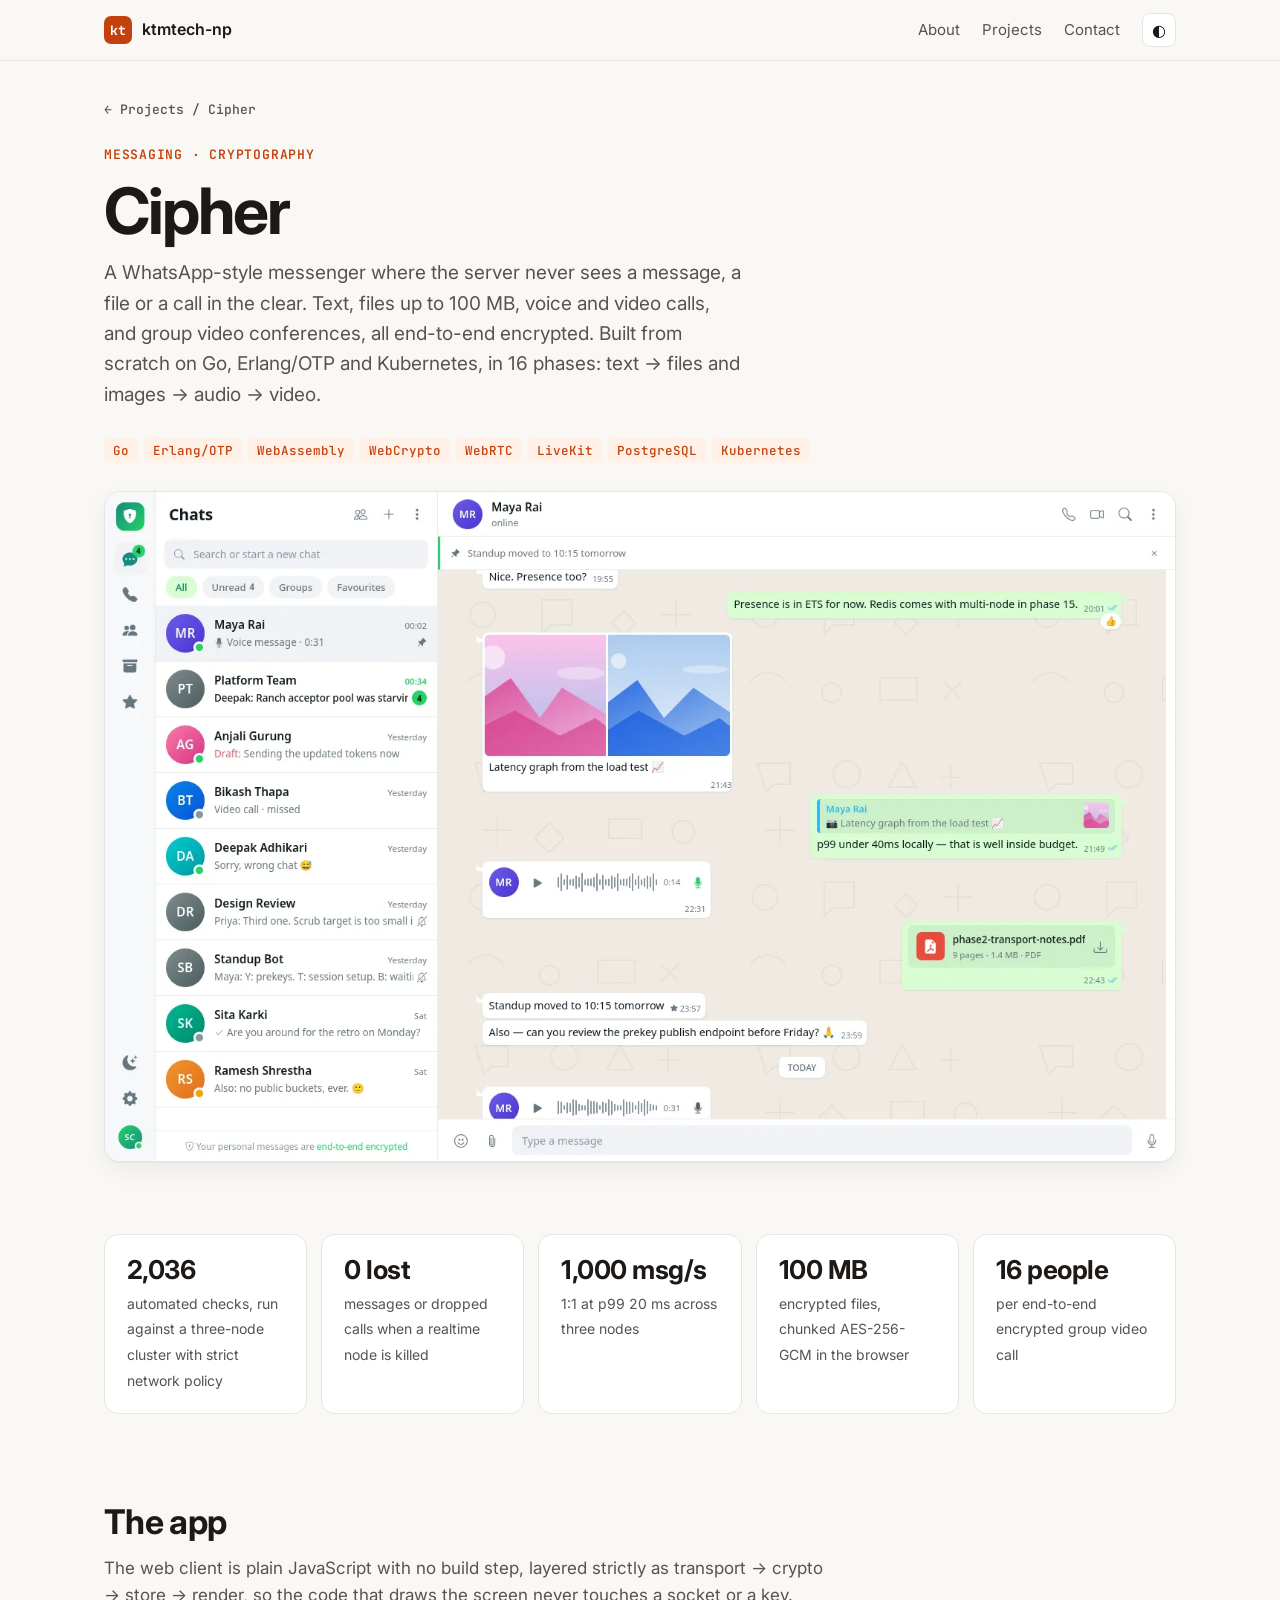
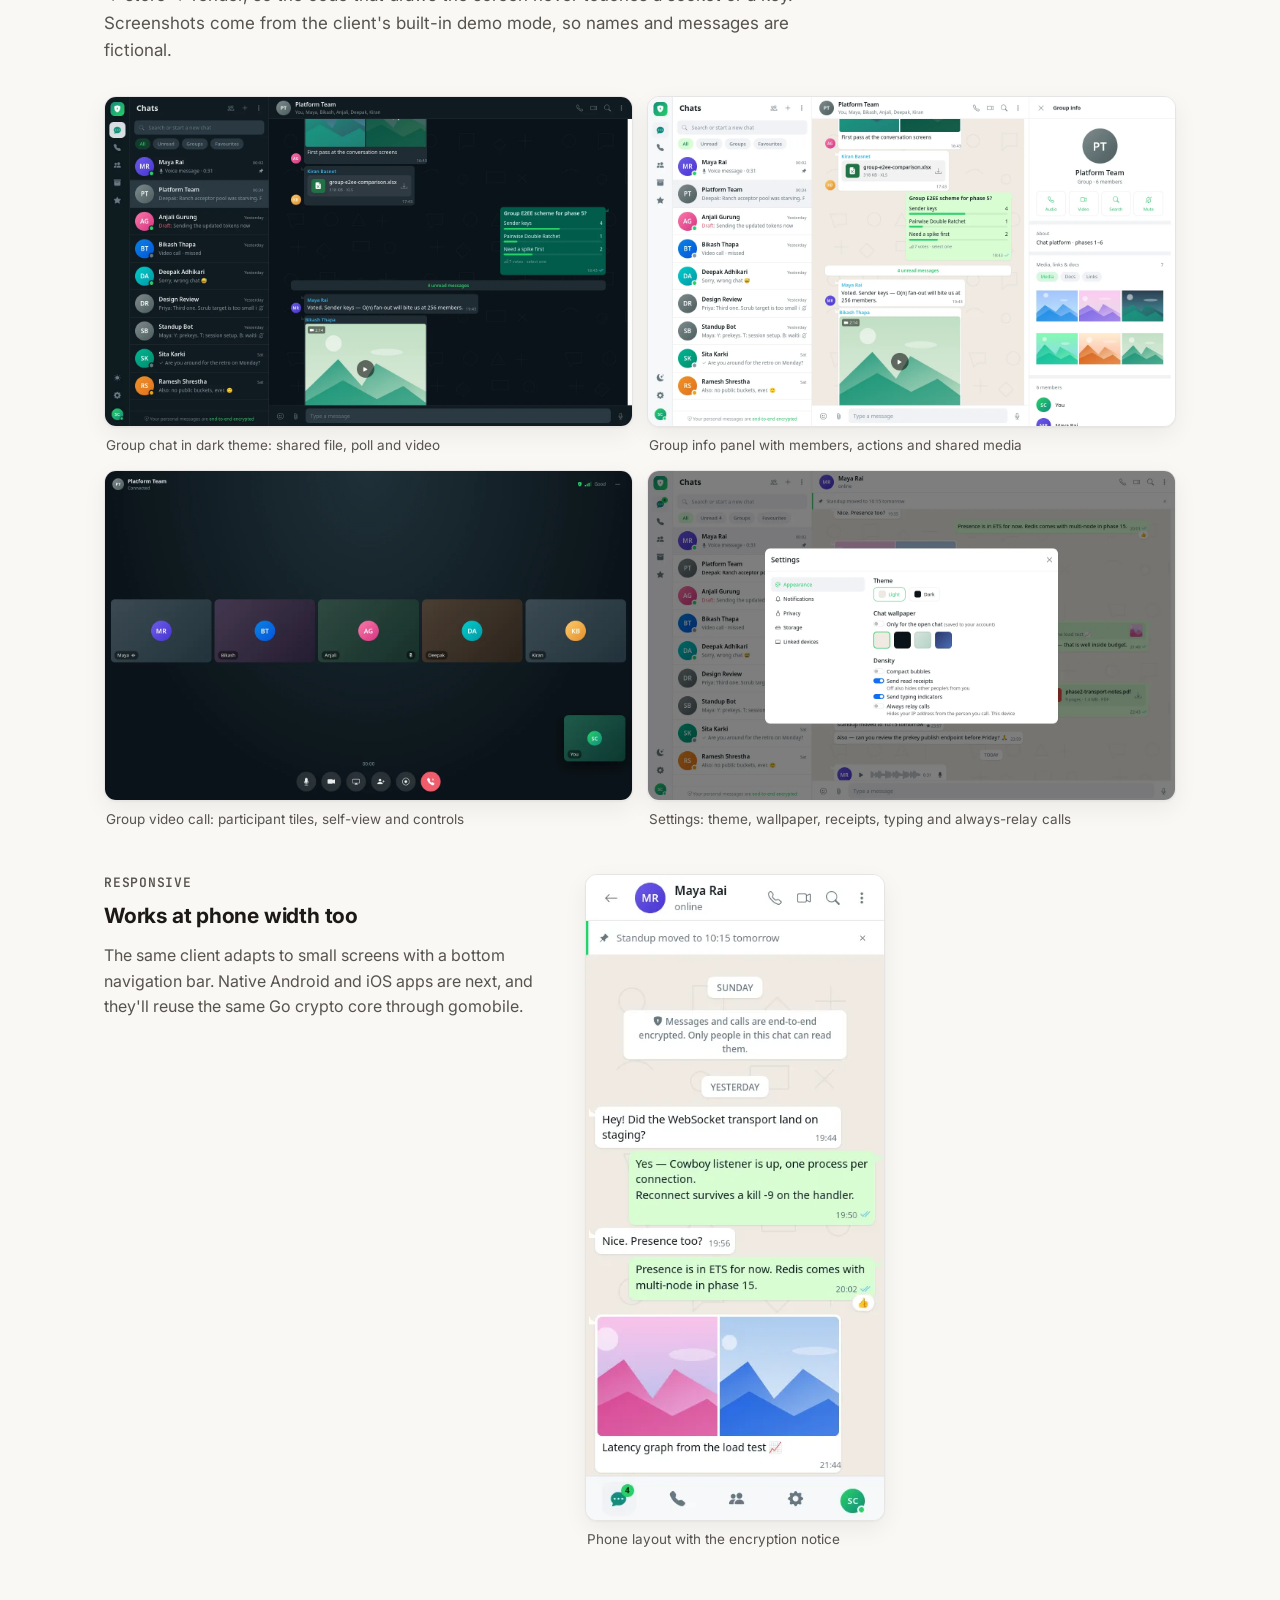
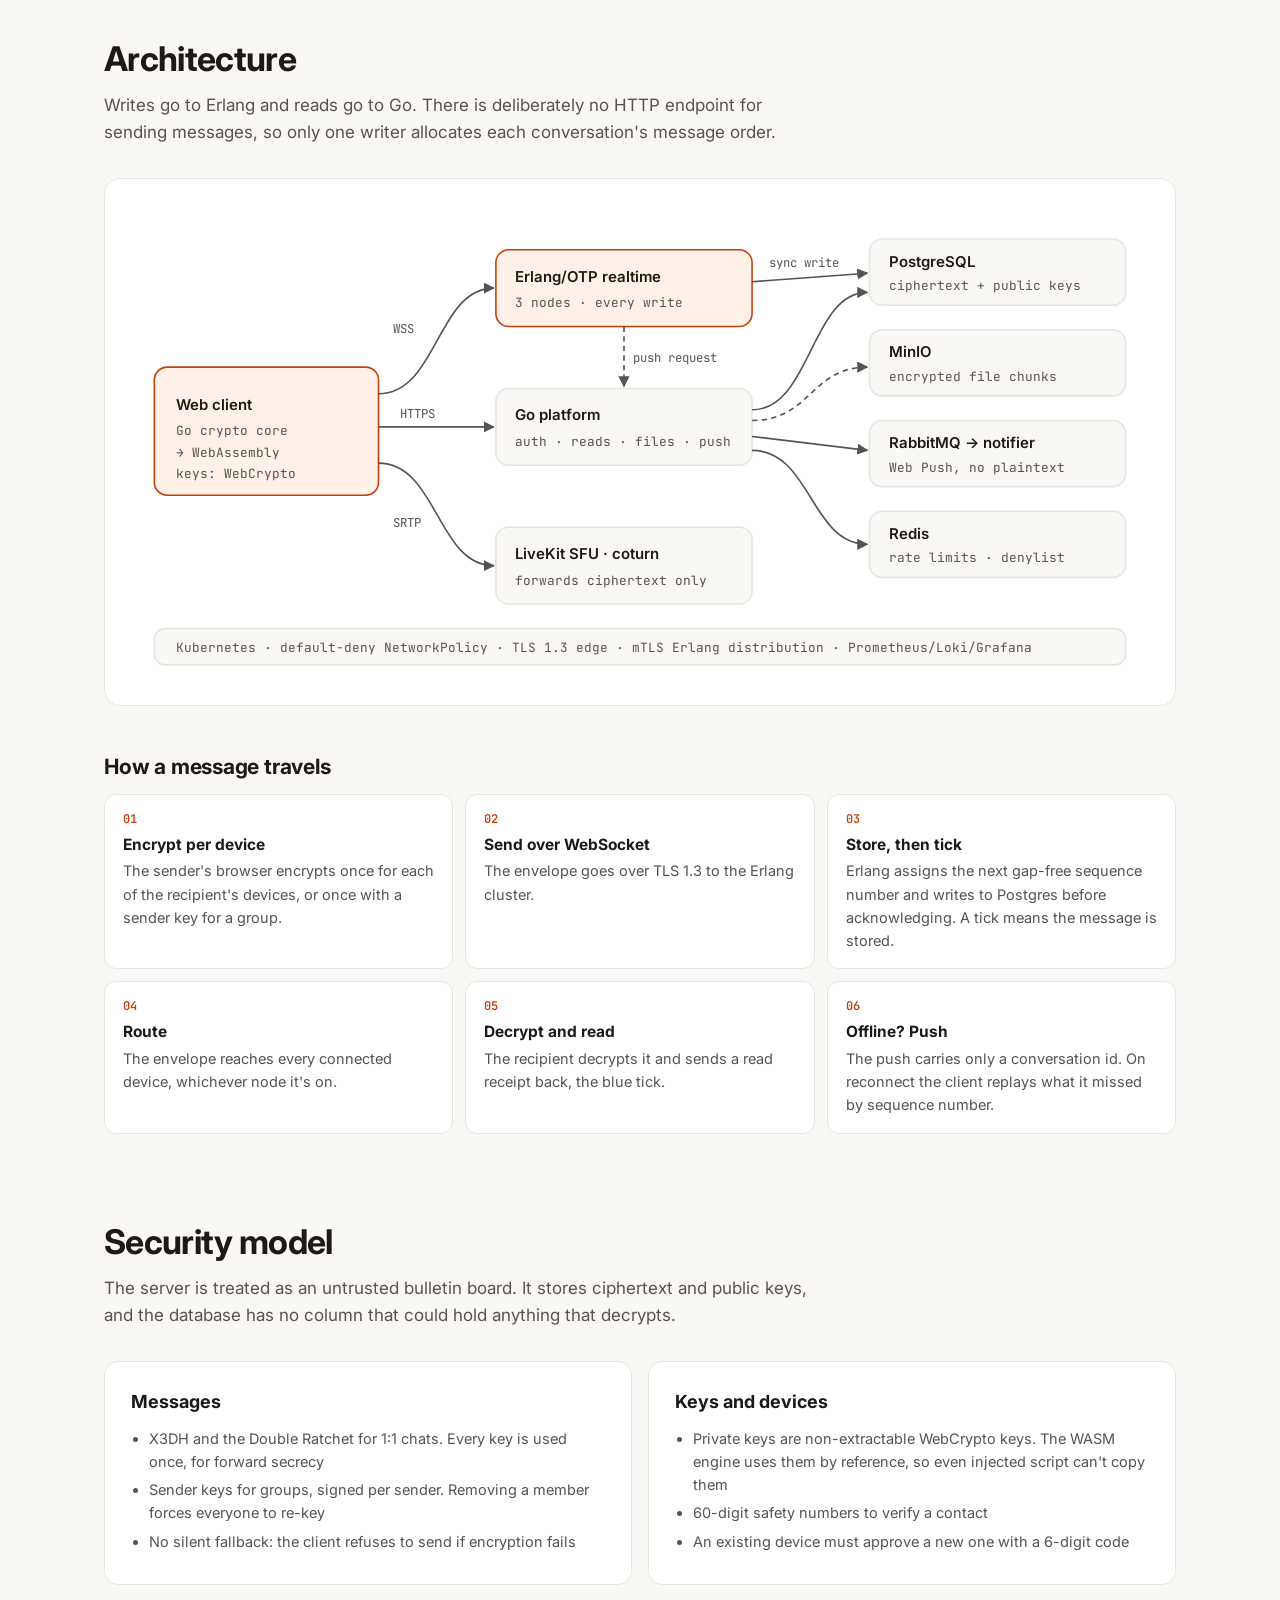
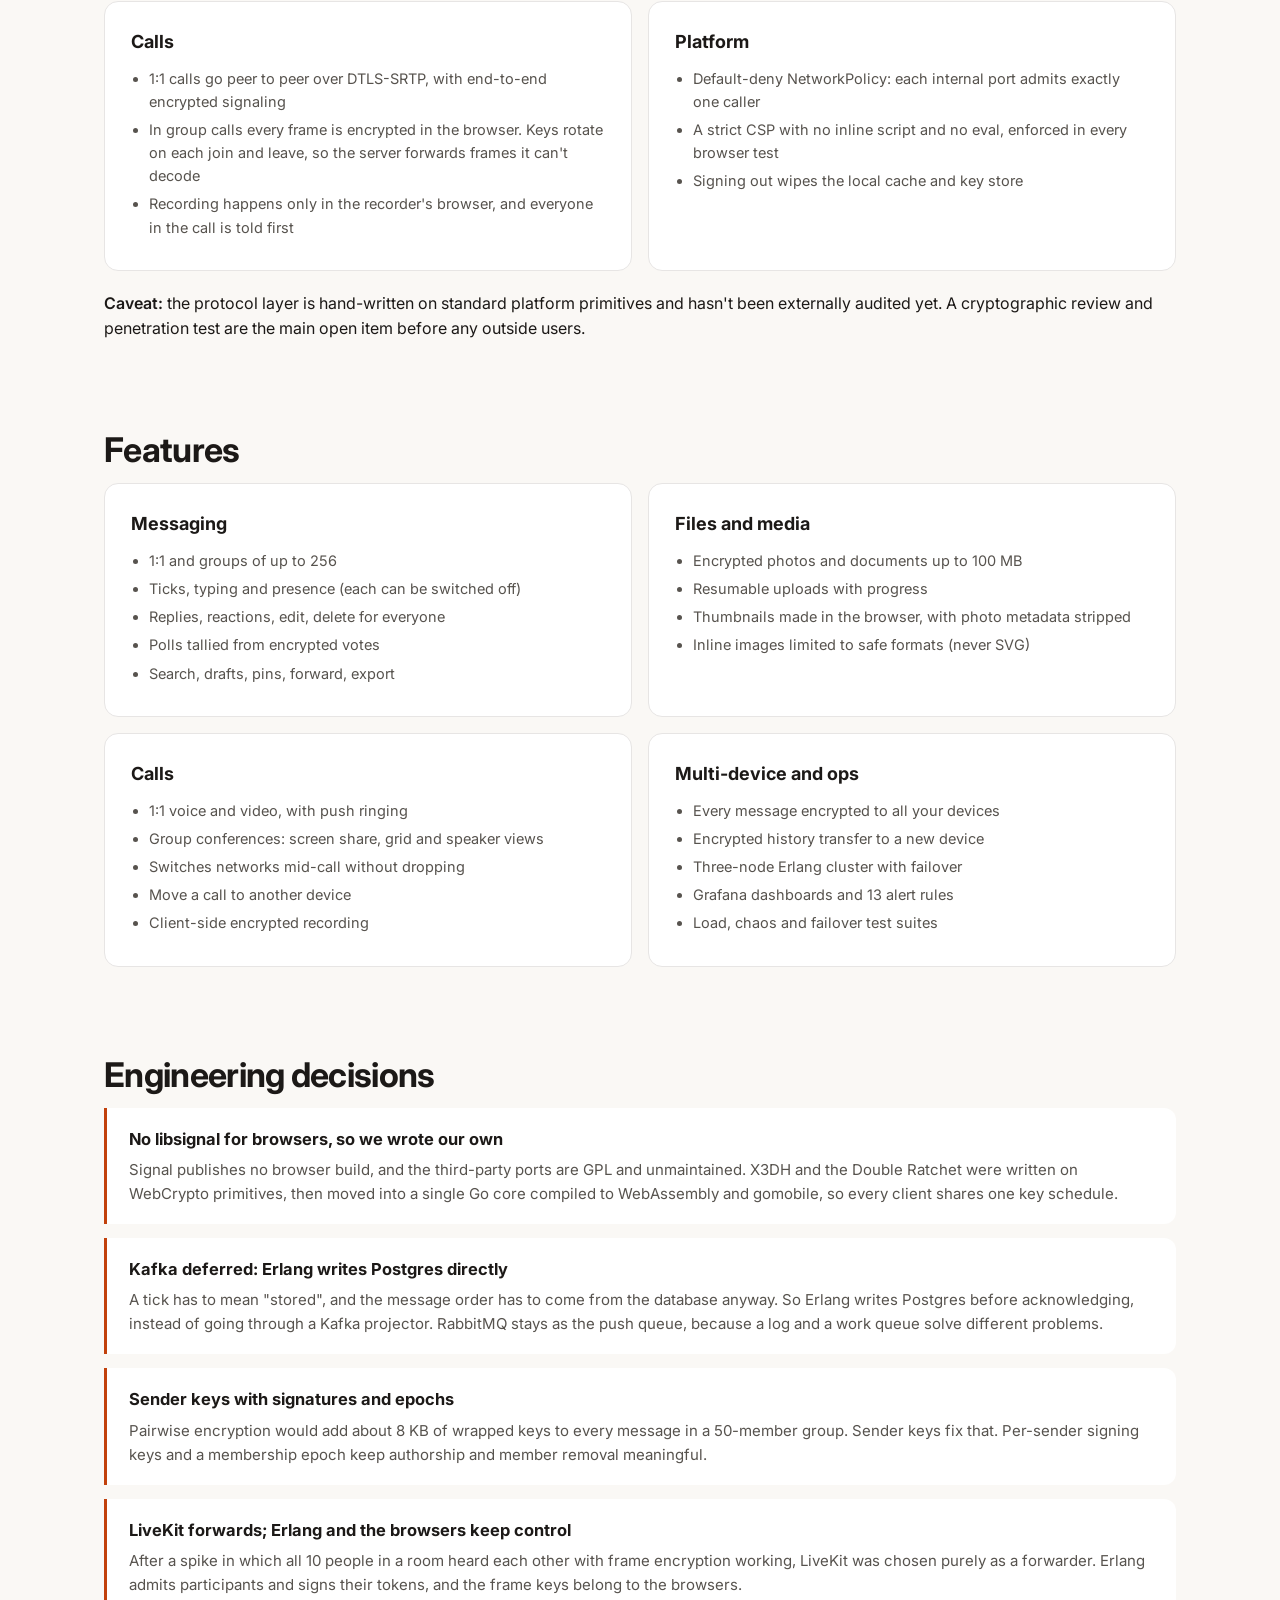
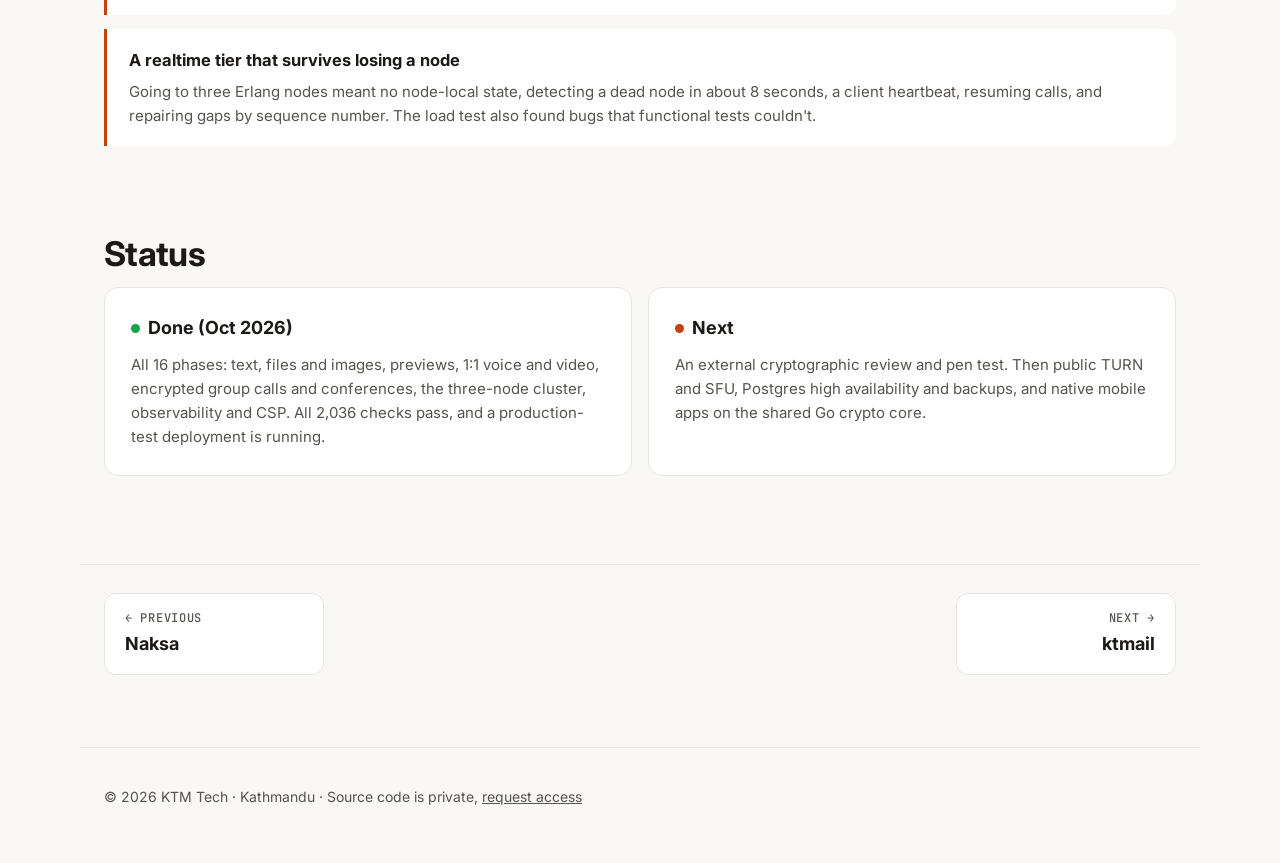
==== cipher.html @ 65d26b8a "Add dedicated pages for Naksa, Cipher and ktmail with real screenshots Co-Authored-By: Claude Opus 5" ====
<!doctype html>
<html lang="en">
<head>
  <meta charset="utf-8">
  <meta name="viewport" content="width=device-width, initial-scale=1">
  <title>Cipher — Encrypted Chat</title>
  <meta name="description" content="Cipher: an end-to-end encrypted chat platform with files, voice, video and group calls, built on Go, Erlang/OTP and Kubernetes.">
  <meta property="og:title" content="Cipher — end-to-end encrypted chat">
  <meta property="og:image" content="assets/img/cipher/conversation.webp">
  <link rel="icon" href="data:image/svg+xml,<svg xmlns='http://www.w3.org/2000/svg' viewBox='0 0 32 32'><rect width='32' height='32' rx='7' fill='%23c2410c'/><text x='16' y='22' font-family='monospace' font-size='16' font-weight='700' fill='white' text-anchor='middle'>kt</text></svg>">
  <link rel="preconnect" href="https://fonts.googleapis.com">
  <link rel="preconnect" href="https://fonts.gstatic.com" crossorigin>
  <link href="https://fonts.googleapis.com/css2?family=Inter:wght@400;500;600;700&family=JetBrains+Mono:wght@400;600&display=swap" rel="stylesheet">
  <link rel="stylesheet" href="style.css">
  <link rel="stylesheet" href="project.css">
</head>
<body>
  <header class="nav">
    <div class="wrap nav-inner">
      <a class="brand" href="./"><span class="logo">kt</span> ktmtech-np</a>
      <nav>
        <a href="./#about">About</a>
        <a href="./#projects">Projects</a>
        <a href="./#contact">Contact</a>
        <button id="theme" class="theme-btn" aria-label="Toggle dark mode">◐</button>
      </nav>
    </div>
  </header>

  <main>
    <div class="wrap crumbs"><a href="./#projects">← Projects</a> / Cipher</div>

    <section class="wrap p-hero">
      <p class="eyebrow">Messaging · Cryptography</p>
      <h1>Cipher</h1>
      <p class="lede">
        A WhatsApp-style messenger where the server never sees a message, a file or a call in the
        clear. Text, files up to 100&nbsp;MB, voice and video calls, and group video conferences, all
        end-to-end encrypted. Built from scratch on Go, Erlang/OTP and Kubernetes, in 16 phases:
        text → files and images → audio → video.
      </p>
      <ul class="tags"><li>Go</li><li>Erlang/OTP</li><li>WebAssembly</li><li>WebCrypto</li><li>WebRTC</li><li>LiveKit</li><li>PostgreSQL</li><li>Kubernetes</li></ul>
      <figure class="p-cover"><img src="assets/img/cipher/conversation.webp" alt="Cipher web client: chat list on the left, a conversation showing a two-photo message, a reply quote, voice notes, a PDF attachment and blue read ticks"></figure>
    </section>

    <section class="wrap">
      <div class="facts">
        <div class="fact"><strong>2,036</strong><span>automated checks, run against a three-node cluster with strict network policy</span></div>
        <div class="fact"><strong>0 lost</strong><span>messages or dropped calls when a realtime node is killed</span></div>
        <div class="fact"><strong>1,000 msg/s</strong><span>1:1 at p99 20&nbsp;ms across three nodes</span></div>
        <div class="fact"><strong>100&nbsp;MB</strong><span>encrypted files, chunked AES-256-GCM in the browser</span></div>
        <div class="fact"><strong>16 people</strong><span>per end-to-end encrypted group video call</span></div>
      </div>
    </section>

    <section class="wrap p-section">
      <h2>The app</h2>
      <p class="intro">
        The web client is plain JavaScript with no build step, layered strictly as
        transport → crypto → store → render, so the code that draws the screen never touches a
        socket or a key. Screenshots come from the client's built-in demo mode, so names and
        messages are fictional.
      </p>
      <div class="gallery">
        <figure><div class="frame"><img src="assets/img/cipher/group-chat-dark.webp" alt="Cipher in dark theme showing a group with a spreadsheet attachment, a poll, an unread divider and a video message" loading="lazy"></div><figcaption>Group chat in dark theme: shared file, poll and video</figcaption></figure>
        <figure><div class="frame"><img src="assets/img/cipher/group-info-media.webp" alt="Group chat with the info panel open, showing call and search buttons, the group description and a grid of shared photos" loading="lazy"></div><figcaption>Group info panel with members, actions and shared media</figcaption></figure>
        <figure><div class="frame"><img src="assets/img/cipher/video-call.webp" alt="Full-screen group video call with five participant tiles, a self-view, an encryption shield and call controls" loading="lazy"></div><figcaption>Group video call: participant tiles, self-view and controls</figcaption></figure>
        <figure><div class="frame"><img src="assets/img/cipher/settings.webp" alt="Settings dialog with theme and wallpaper pickers and toggles for read receipts, typing indicators and always relaying calls" loading="lazy"></div><figcaption>Settings: theme, wallpaper, receipts, typing and always-relay calls</figcaption></figure>
      </div>
      <div class="feature" style="margin-top:44px;margin-bottom:0">
        <div class="feature-text">
          <p class="kicker">Responsive</p>
          <h3>Works at phone width too</h3>
          <p>The same client adapts to small screens with a bottom navigation bar. Native Android and iOS apps are next, and they'll reuse the same Go crypto core through gomobile.</p>
        </div>
        <div class="gallery one natural" style="max-width:300px">
          <figure><div class="frame"><img src="assets/img/cipher/mobile-conversation.webp" alt="Cipher at phone width: a conversation with the end-to-end encryption notice, message bubbles and a bottom navigation bar" loading="lazy"></div><figcaption>Phone layout with the encryption notice</figcaption></figure>
        </div>
      </div>
    </section>

    <section class="wrap p-section">
      <h2>Architecture</h2>
      <p class="intro">
        Writes go to Erlang and reads go to Go. There is deliberately no HTTP endpoint for sending
        messages, so only one writer allocates each conversation's message order.
      </p>
      <div class="arch">
        <svg viewBox="0 0 950 440" role="img" aria-label="Cipher architecture: the web client talks to the Erlang realtime cluster over WebSocket, to the Go platform over HTTPS, and to LiveKit and coturn for calls. Erlang and Go store data in PostgreSQL; Go uses MinIO, RabbitMQ and Redis.">
          <defs><marker id="arrow" viewBox="0 0 10 10" refX="9" refY="5" markerWidth="7" markerHeight="7" orient="auto-start-reverse"><path d="M0,0 L10,5 L0,10 z"/></marker></defs>
          <g class="n hl"><rect x="20" y="150" width="210" height="120" rx="12"/><text x="40" y="190">Web client</text><text class="s" x="40" y="214">Go crypto core</text><text class="s" x="40" y="234">→ WebAssembly</text><text class="s" x="40" y="254">keys: WebCrypto</text></g>
          <g class="n hl"><rect x="340" y="40" width="240" height="72" rx="12"/><text x="358" y="70">Erlang/OTP realtime</text><text class="s" x="358" y="94">3 nodes · every write</text></g>
          <g class="n"><rect x="340" y="170" width="240" height="72" rx="12"/><text x="358" y="200">Go platform</text><text class="s" x="358" y="224">auth · reads · files · push</text></g>
          <g class="n"><rect x="340" y="300" width="240" height="72" rx="12"/><text x="358" y="330">LiveKit SFU · coturn</text><text class="s" x="358" y="354">forwards ciphertext only</text></g>
          <g class="n"><rect x="690" y="30" width="240" height="62" rx="12"/><text x="708" y="56">PostgreSQL</text><text class="s" x="708" y="78">ciphertext + public keys</text></g>
          <g class="n"><rect x="690" y="115" width="240" height="62" rx="12"/><text x="708" y="141">MinIO</text><text class="s" x="708" y="163">encrypted file chunks</text></g>
          <g class="n"><rect x="690" y="200" width="240" height="62" rx="12"/><text x="708" y="226">RabbitMQ → notifier</text><text class="s" x="708" y="248">Web Push, no plaintext</text></g>
          <g class="n"><rect x="690" y="285" width="240" height="62" rx="12"/><text x="708" y="311">Redis</text><text class="s" x="708" y="333">rate limits · denylist</text></g>
          <path class="e" d="M230,175 C285,175 285,76 338,76"/><text class="lbl" x="244" y="118">WSS</text>
          <path class="e" d="M230,206 L338,206"/><text class="lbl" x="250" y="198">HTTPS</text>
          <path class="e" d="M230,240 C285,240 285,336 338,336"/><text class="lbl" x="244" y="300">SRTP</text>
          <path class="e" d="M580,70 L688,62"/><text class="lbl" x="596" y="56">sync write</text>
          <path class="e" d="M580,190 C635,190 635,80 688,80"/>
          <path class="e dash" d="M580,200 C635,200 635,150 688,150"/>
          <path class="e" d="M580,215 L688,228"/>
          <path class="e" d="M580,228 C635,228 635,316 688,316"/>
          <path class="e dash" d="M460,112 L460,168"/><text class="lbl" x="468" y="145">push request</text>
          <g class="n"><rect x="20" y="395" width="910" height="34" rx="10"/><text class="s" x="40" y="417">Kubernetes · default-deny NetworkPolicy · TLS 1.3 edge · mTLS Erlang distribution · Prometheus/Loki/Grafana</text></g>
        </svg>
      </div>

      <h3 style="margin-top:44px">How a message travels</h3>
      <ol class="flow">
        <li><strong>Encrypt per device</strong>The sender's browser encrypts once for each of the recipient's devices, or once with a sender key for a group.</li>
        <li><strong>Send over WebSocket</strong>The envelope goes over TLS 1.3 to the Erlang cluster.</li>
        <li><strong>Store, then tick</strong>Erlang assigns the next gap-free sequence number and writes to Postgres before acknowledging. A tick means the message is stored.</li>
        <li><strong>Route</strong>The envelope reaches every connected device, whichever node it's on.</li>
        <li><strong>Decrypt and read</strong>The recipient decrypts it and sends a read receipt back, the blue tick.</li>
        <li><strong>Offline? Push</strong>The push carries only a conversation id. On reconnect the client replays what it missed by sequence number.</li>
      </ol>
    </section>

    <section class="wrap p-section">
      <h2>Security model</h2>
      <p class="intro">The server is treated as an untrusted bulletin board. It stores ciphertext and public keys, and the database has no column that could hold anything that decrypts.</p>
      <div class="cols">
        <div class="card"><h4>Messages</h4><ul>
          <li>X3DH and the Double Ratchet for 1:1 chats. Every key is used once, for forward secrecy</li>
          <li>Sender keys for groups, signed per sender. Removing a member forces everyone to re-key</li>
          <li>No silent fallback: the client refuses to send if encryption fails</li>
        </ul></div>
        <div class="card"><h4>Keys and devices</h4><ul>
          <li>Private keys are non-extractable WebCrypto keys. The WASM engine uses them by reference, so even injected script can't copy them</li>
          <li>60-digit safety numbers to verify a contact</li>
          <li>An existing device must approve a new one with a 6-digit code</li>
        </ul></div>
        <div class="card"><h4>Calls</h4><ul>
          <li>1:1 calls go peer to peer over DTLS-SRTP, with end-to-end encrypted signaling</li>
          <li>In group calls every frame is encrypted in the browser. Keys rotate on each join and leave, so the server forwards frames it can't decode</li>
          <li>Recording happens only in the recorder's browser, and everyone in the call is told first</li>
        </ul></div>
        <div class="card"><h4>Platform</h4><ul>
          <li>Default-deny NetworkPolicy: each internal port admits exactly one caller</li>
          <li>A strict CSP with no inline script and no eval, enforced in every browser test</li>
          <li>Signing out wipes the local cache and key store</li>
        </ul></div>
      </div>
      <p class="prose" style="margin-top:20px"><span style="color:var(--text);font-weight:600">Caveat:</span> the protocol layer is hand-written on standard platform primitives and hasn't been externally audited yet. A cryptographic review and penetration test are the main open item before any outside users.</p>
    </section>

    <section class="wrap p-section">
      <h2>Features</h2>
      <div class="cols">
        <div class="card"><h4>Messaging</h4><ul><li>1:1 and groups of up to 256</li><li>Ticks, typing and presence (each can be switched off)</li><li>Replies, reactions, edit, delete for everyone</li><li>Polls tallied from encrypted votes</li><li>Search, drafts, pins, forward, export</li></ul></div>
        <div class="card"><h4>Files and media</h4><ul><li>Encrypted photos and documents up to 100&nbsp;MB</li><li>Resumable uploads with progress</li><li>Thumbnails made in the browser, with photo metadata stripped</li><li>Inline images limited to safe formats (never SVG)</li></ul></div>
        <div class="card"><h4>Calls</h4><ul><li>1:1 voice and video, with push ringing</li><li>Group conferences: screen share, grid and speaker views</li><li>Switches networks mid-call without dropping</li><li>Move a call to another device</li><li>Client-side encrypted recording</li></ul></div>
        <div class="card"><h4>Multi-device and ops</h4><ul><li>Every message encrypted to all your devices</li><li>Encrypted history transfer to a new device</li><li>Three-node Erlang cluster with failover</li><li>Grafana dashboards and 13 alert rules</li><li>Load, chaos and failover test suites</li></ul></div>
      </div>
    </section>

    <section class="wrap p-section">
      <h2>Engineering decisions</h2>
      <div class="decisions">
        <div class="decision"><h4>No libsignal for browsers, so we wrote our own</h4><p>Signal publishes no browser build, and the third-party ports are GPL and unmaintained. X3DH and the Double Ratchet were written on WebCrypto primitives, then moved into a single Go core compiled to WebAssembly and gomobile, so every client shares one key schedule.</p></div>
        <div class="decision"><h4>Kafka deferred: Erlang writes Postgres directly</h4><p>A tick has to mean "stored", and the message order has to come from the database anyway. So Erlang writes Postgres before acknowledging, instead of going through a Kafka projector. RabbitMQ stays as the push queue, because a log and a work queue solve different problems.</p></div>
        <div class="decision"><h4>Sender keys with signatures and epochs</h4><p>Pairwise encryption would add about 8&nbsp;KB of wrapped keys to every message in a 50-member group. Sender keys fix that. Per-sender signing keys and a membership epoch keep authorship and member removal meaningful.</p></div>
        <div class="decision"><h4>LiveKit forwards; Erlang and the browsers keep control</h4><p>After a spike in which all 10 people in a room heard each other with frame encryption working, LiveKit was chosen purely as a forwarder. Erlang admits participants and signs their tokens, and the frame keys belong to the browsers.</p></div>
        <div class="decision"><h4>A realtime tier that survives losing a node</h4><p>Going to three Erlang nodes meant no node-local state, detecting a dead node in about 8 seconds, a client heartbeat, resuming calls, and repairing gaps by sequence number. The load test also found bugs that functional tests couldn't.</p></div>
      </div>
    </section>

    <section class="wrap p-section">
      <h2>Status</h2>
      <div class="status">
        <div class="card"><h4><span class="dot"></span> Done (Oct 2026)</h4><p>All 16 phases: text, files and images, previews, 1:1 voice and video, encrypted group calls and conferences, the three-node cluster, observability and CSP. All 2,036 checks pass, and a production-test deployment is running.</p></div>
        <div class="card"><h4><span class="dot open"></span> Next</h4><p>An external cryptographic review and pen test. Then public TURN and SFU, Postgres high availability and backups, and native mobile apps on the shared Go crypto core.</p></div>
      </div>
    </section>

    <div class="wrap next-project">
      <a href="naksa.html"><small>← Previous</small><strong>Naksa</strong></a>
      <a class="r" href="ktmail.html"><small>Next →</small><strong>ktmail</strong></a>
    </div>
  </main>

  <footer class="wrap footer">
    <p>© <span id="year">2026</span> KTM Tech · Kathmandu · Source code is private, <a href="private.html?repo=chat-app">request access</a></p>
  </footer>
  <script src="site.js"></script>
</body>
</html>
---- style.css ----
:root {
  --bg: #faf8f5;
  --surface: #ffffff;
  --text: #1c1917;
  --muted: #57534e;
  --line: #e7e5e4;
  --accent: #c2410c;
  --accent-soft: #fff1e8;
  --term-bg: #1c1917;
  --term-text: #e7e5e4;
  --shadow: 0 1px 2px rgba(0,0,0,.04), 0 8px 24px rgba(0,0,0,.06);
}
@media (prefers-color-scheme: dark) {
  :root:not([data-theme="light"]) {
    --bg: #0f0e0d; --surface: #1a1918; --text: #f5f5f4; --muted: #a8a29e;
    --line: #2e2c2a; --accent: #fb923c; --accent-soft: #2a1a10; --term-bg: #0a0a09;
    --shadow: 0 1px 2px rgba(0,0,0,.3), 0 8px 24px rgba(0,0,0,.35);
  }
}
:root[data-theme="dark"] {
  --bg: #0f0e0d; --surface: #1a1918; --text: #f5f5f4; --muted: #a8a29e;
  --line: #2e2c2a; --accent: #fb923c; --accent-soft: #2a1a10; --term-bg: #0a0a09;
  --shadow: 0 1px 2px rgba(0,0,0,.3), 0 8px 24px rgba(0,0,0,.35);
}

* { box-sizing: border-box; }
html { scroll-behavior: smooth; scroll-padding-top: 72px; }
body {
  margin: 0; background: var(--bg); color: var(--text);
  font: 16px/1.6 Inter, system-ui, -apple-system, sans-serif;
  -webkit-font-smoothing: antialiased;
}
img { max-width: 100%; display: block; }
a { color: inherit; }
code { font-family: "JetBrains Mono", monospace; font-size: .9em; background: var(--accent-soft); padding: 0 .3em; border-radius: 4px; }
.wrap { max-width: 1120px; margin: 0 auto; padding: 0 24px; }

/* nav */
.nav { position: sticky; top: 0; z-index: 10; background: color-mix(in srgb, var(--bg) 85%, transparent); backdrop-filter: blur(10px); border-bottom: 1px solid var(--line); }
.nav-inner { display: flex; align-items: center; justify-content: space-between; height: 60px; }
.brand { display: flex; align-items: center; gap: 10px; font-weight: 600; text-decoration: none; }
.logo { display: grid; place-items: center; width: 28px; height: 28px; border-radius: 7px; background: var(--accent); color: #fff; font: 700 13px "JetBrains Mono", monospace; }
.nav nav { display: flex; align-items: center; gap: 22px; }
.nav nav a { text-decoration: none; color: var(--muted); font-size: 15px; }
.nav nav a:hover { color: var(--text); }
.theme-btn { border: 1px solid var(--line); background: var(--surface); color: var(--text); width: 34px; height: 34px; border-radius: 8px; cursor: pointer; font-size: 16px; }

/* hero */
.hero { padding: 96px 24px 72px; }
.eyebrow, .kicker { font: 600 13px "JetBrains Mono", monospace; letter-spacing: .06em; text-transform: uppercase; color: var(--accent); margin: 0 0 14px; }
h1 { font-size: clamp(36px, 6vw, 64px); line-height: 1.05; letter-spacing: -.03em; margin: 0 0 22px; }
.lede { font-size: 19px; color: var(--muted); max-width: 640px; margin: 0 0 36px; }
.stats { display: flex; flex-wrap: wrap; gap: 40px; margin-bottom: 36px; }
.stats div { display: flex; flex-direction: column; }
.stats strong { font-size: 22px; letter-spacing: -.01em; }
.stats span { font-size: 14px; color: var(--muted); }
.cta { display: flex; flex-wrap: wrap; gap: 12px; }
.btn { display: inline-block; padding: 11px 20px; border-radius: 10px; border: 1px solid var(--line); background: var(--surface); text-decoration: none; font-weight: 500; transition: transform .15s, border-color .15s; }
.btn:hover { transform: translateY(-1px); border-color: var(--accent); }
.btn.primary { background: var(--accent); border-color: var(--accent); color: #fff; }
:root[data-theme="dark"] .btn.primary { color: #1c1917; }
@media (prefers-color-scheme: dark) { :root:not([data-theme="light"]) .btn.primary { color: #1c1917; } }

/* projects */
.section-title { font-size: 14px; font-family: "JetBrains Mono", monospace; text-transform: uppercase; letter-spacing: .08em; color: var(--muted); border-top: 1px solid var(--line); padding-top: 28px; margin: 0 0 48px; font-weight: 600; }
.project { display: grid; grid-template-columns: 1.15fr 1fr; gap: 56px; align-items: center; margin-bottom: 112px; }
.project.reverse .project-media { order: 2; }
.project h3 { font-size: 34px; letter-spacing: -.02em; margin: 0 0 14px; line-height: 1.1; }
.np { color: var(--muted); font-weight: 500; }
.project-body > p { color: var(--muted); margin: 0 0 18px; }
.points { margin: 0 0 22px; padding: 0; list-style: none; }
.points li { position: relative; padding-left: 20px; margin-bottom: 8px; font-size: 15px; }
.points li::before { content: ""; position: absolute; left: 2px; top: .62em; width: 7px; height: 7px; border-radius: 2px; background: var(--accent); }
.tags { display: flex; flex-wrap: wrap; gap: 6px; padding: 0; margin: 0 0 22px; list-style: none; }
.tags li { font: 500 12.5px "JetBrains Mono", monospace; padding: 4px 9px; border-radius: 6px; background: var(--accent-soft); color: var(--accent); }
.link { font-weight: 600; color: var(--accent); text-decoration: none; }
.link:hover { text-decoration: underline; }

.shot { margin: 0; border-radius: 12px; overflow: hidden; border: 1px solid var(--line); box-shadow: var(--shadow); background: var(--surface); }
.shot img { width: 100%; height: 100%; object-fit: cover; }
.shot.main { aspect-ratio: 16/10; margin-bottom: 12px; }
.shot-row { display: grid; grid-template-columns: repeat(3, 1fr); gap: 12px; }
.shot-row .shot { aspect-ratio: 4/3; }

/* mockups */
.mock { border-radius: 14px; overflow: hidden; border: 1px solid var(--line); box-shadow: var(--shadow); }
.mock-bar { display: flex; align-items: center; gap: 7px; padding: 12px 14px; border-bottom: 1px solid var(--line); background: var(--surface); }
.mock-bar span { width: 11px; height: 11px; border-radius: 50%; background: var(--line); }
.mock-bar em { margin-left: 8px; font: 500 13px "JetBrains Mono", monospace; font-style: normal; color: var(--muted); }
.chat { background: var(--surface); }
.chat-body { padding: 22px; display: flex; flex-direction: column; gap: 10px; background: var(--bg); }
.bubble { max-width: 75%; padding: 10px 14px; border-radius: 16px; font-size: 15px; }
.bubble.in { background: var(--surface); border: 1px solid var(--line); align-self: flex-start; border-bottom-left-radius: 4px; }
.bubble.out { background: var(--accent); color: #fff; align-self: flex-end; border-bottom-right-radius: 4px; }
.bubble.file { font-family: "JetBrains Mono", monospace; font-size: 13px; }
.call { display: grid; grid-template-columns: repeat(4, 1fr); gap: 8px; margin-top: 6px; }
.tile { aspect-ratio: 1; border-radius: 10px; display: grid; place-items: center; font-weight: 700; color: var(--muted); background: var(--surface); border: 1px solid var(--line); }
.tile.live { border: 2px solid var(--accent); color: var(--accent); font-size: 13px; }
.e2ee { margin: 6px 0 0; font-size: 13px; color: var(--muted); text-align: center; }
.term { background: var(--term-bg); }
.term .mock-bar { background: var(--term-bg); border-color: #2e2c2a; }
.term .mock-bar span { background: #3f3c3a; }
.term pre { margin: 0; padding: 22px; color: var(--term-text); font: 13.5px/1.75 "JetBrains Mono", monospace; overflow-x: auto; }
.term .c { color: #fb923c; } .term .ok { color: #4ade80; } .term .d { color: #a8a29e; }

/* about */
.about { display: grid; grid-template-columns: 300px 1fr; gap: 56px; align-items: start; margin-bottom: 112px; }
.profile { position: sticky; top: 84px; background: var(--surface); border: 1px solid var(--line); border-radius: 16px; padding: 28px; box-shadow: var(--shadow); }
.avatar { width: 64px; height: 64px; border-radius: 16px; display: grid; place-items: center; background: var(--accent); color: #fff; font: 700 22px "JetBrains Mono", monospace; margin-bottom: 18px; }
.profile h3 { font-size: 24px; margin: 0 0 6px; letter-spacing: -.01em; }
.profile .headline { color: var(--muted); font-size: 15px; margin: 0 0 16px; }
.profile .meta { font-size: 14px; margin: 0 0 6px; }
.profile .link { display: inline-block; margin-top: 12px; }
.about-body > p { color: var(--muted); margin: 0 0 16px; }
.about-body .about-lede { font-size: 20px; color: var(--text); line-height: 1.5; }
.sub { font: 600 13px "JetBrains Mono", monospace; text-transform: uppercase; letter-spacing: .08em; color: var(--muted); margin: 36px 0 16px; }
.timeline { list-style: none; margin: 0; padding: 0 0 0 20px; border-left: 2px solid var(--line); }
.timeline li { position: relative; display: flex; flex-direction: column; padding-bottom: 20px; }
.timeline li:last-child { padding-bottom: 0; }
.timeline li::before { content: ""; position: absolute; left: -27px; top: 6px; width: 12px; height: 12px; border-radius: 50%; background: var(--bg); border: 2px solid var(--accent); }
.timeline .when { font: 500 12.5px "JetBrains Mono", monospace; color: var(--accent); margin-bottom: 2px; }
.timeline strong { font-size: 16px; font-weight: 600; }
.timeline .where { font-size: 14px; color: var(--muted); }

/* approach */
.grid3 { display: grid; grid-template-columns: repeat(3, 1fr); gap: 20px; margin-bottom: 112px; }
.card { background: var(--surface); border: 1px solid var(--line); border-radius: 14px; padding: 26px; }
.card h4 { margin: 0 0 10px; font-size: 18px; }
.card p { margin: 0; color: var(--muted); font-size: 15px; }

/* contact */
.contact { text-align: center; padding-bottom: 96px; }
.contact h2 { font-size: 40px; letter-spacing: -.02em; margin: 0 0 10px; }
.contact p { color: var(--muted); margin: 0 0 28px; font-size: 18px; }
.contact .cta { justify-content: center; }
.footer { border-top: 1px solid var(--line); padding-top: 24px; padding-bottom: 40px; color: var(--muted); font-size: 14px; }
.contact-grid { display: grid; grid-template-columns: repeat(auto-fit, minmax(200px, 1fr)); gap: 14px; max-width: 760px; margin: 36px auto 0; }
.contact-card { display: flex; flex-direction: column; gap: 4px; padding: 18px 20px; background: var(--surface); border: 1px solid var(--line); border-radius: 12px; text-decoration: none; text-align: left; }
a.contact-card:hover { border-color: var(--accent); }
.contact-label { font: 600 12px "JetBrains Mono", monospace; text-transform: uppercase; letter-spacing: .06em; color: var(--muted); }
.contact-card strong { font-size: 17px; font-weight: 600; font-variant-numeric: tabular-nums; }
.contact-note { font-size: 13px; color: var(--accent); }

@media (max-width: 860px) {
  .contact-grid { grid-template-columns: 1fr; max-width: 420px; }
  .about { grid-template-columns: 1fr; gap: 32px; margin-bottom: 80px; }
  .profile { position: static; }
  .project { grid-template-columns: 1fr; gap: 28px; margin-bottom: 80px; }
  .project.reverse .project-media { order: 0; }
  .grid3 { grid-template-columns: 1fr; }
  .hero { padding: 64px 16px 48px; }
  .wrap { padding-left: 16px; padding-right: 16px; }
}
@media (max-width: 520px) {
  .nav nav a:not(:last-of-type) { display: none; }
  .stats { gap: 24px; }
  .term pre { font-size: 11.5px; padding: 16px; }
}
.links { display: flex; align-items: center; gap: 18px; flex-wrap: wrap; }
.title-link { text-decoration: none; }
.title-link:hover { color: var(--accent); }
.project-media .shot img, .project-media .mock { cursor: pointer; }
.project-media > a { display: block; }
---- project.css ----
/* Shared styles for the project detail pages (loaded after style.css). */

.crumbs { padding-top: 40px; font: 500 13px "JetBrains Mono", monospace; color: var(--muted); }
.crumbs a { color: var(--muted); text-decoration: none; }
.crumbs a:hover { color: var(--accent); }

.p-hero { padding-top: 28px; padding-bottom: 48px; }
.p-hero h1 { margin-bottom: 14px; }
.p-hero .lede { margin-bottom: 28px; }
.p-hero .tags { margin-bottom: 28px; }
.p-cover { margin: 0 0 24px; border-radius: 16px; overflow: hidden; border: 1px solid var(--line); box-shadow: var(--shadow); background: var(--surface); cursor: zoom-in; }
.p-cover img { width: 100%; }

.facts { display: grid; grid-template-columns: repeat(auto-fit, minmax(150px, 1fr)); gap: 14px; margin: 0 0 88px; }
.fact { background: var(--surface); border: 1px solid var(--line); border-radius: 14px; padding: 20px 22px; }
.fact strong { display: block; font-size: 26px; letter-spacing: -.02em; line-height: 1.15; margin-bottom: 6px; }
.fact span { font-size: 14px; color: var(--muted); }

.p-section { margin-bottom: 88px; }
.p-section > h2 { font-size: clamp(26px, 4vw, 34px); letter-spacing: -.02em; margin: 0 0 14px; line-height: 1.15; }
.p-section > .intro { color: var(--muted); max-width: 720px; margin: 0 0 32px; font-size: 17px; }
.p-section h3 { font-size: 21px; margin: 0 0 10px; letter-spacing: -.01em; }
.prose p { color: var(--muted); margin: 0 0 14px; max-width: 760px; }

/* feature split: text + images */
.feature { display: grid; grid-template-columns: 1fr 1.35fr; gap: 44px; align-items: start; margin-bottom: 64px; }
.feature.flip .feature-text { order: 2; }
.feature-text p { color: var(--muted); margin: 0 0 14px; }
.feature-text .kicker { margin-bottom: 8px; }

/* gallery */
.gallery { display: grid; grid-template-columns: repeat(2, 1fr); gap: 14px; }
.gallery.three { grid-template-columns: repeat(3, 1fr); }
.gallery.one { grid-template-columns: 1fr; }
.gallery figure { margin: 0; }
.gallery .frame { border-radius: 12px; overflow: hidden; border: 1px solid var(--line); box-shadow: var(--shadow); background: var(--surface); aspect-ratio: 16/10; cursor: zoom-in; }
.gallery.natural .frame { aspect-ratio: auto; }
.gallery .frame img { width: 100%; height: 100%; object-fit: cover; object-position: top left; transition: transform .3s; }
.gallery.natural .frame img { height: auto; }
.gallery .frame:hover img { transform: scale(1.02); }
.gallery figcaption { font-size: 13.5px; color: var(--muted); padding: 8px 2px 0; }

/* flow steps */
.flow { list-style: none; margin: 0 0 40px; padding: 0; display: grid; grid-template-columns: repeat(3, 1fr); gap: 12px; counter-reset: step; }
.flow li { counter-increment: step; background: var(--surface); border: 1px solid var(--line); border-radius: 12px; padding: 16px 18px; font-size: 14.5px; color: var(--muted); }
.flow li::before { content: counter(step, decimal-leading-zero); display: block; font: 600 12px "JetBrains Mono", monospace; color: var(--accent); margin-bottom: 6px; }
.flow li strong { display: block; color: var(--text); font-size: 15.5px; margin-bottom: 2px; }

/* architecture */
.arch { background: var(--surface); border: 1px solid var(--line); border-radius: 16px; padding: 28px; overflow-x: auto; }
.arch svg { display: block; width: 100%; min-width: 640px; height: auto; }
.arch .n rect { fill: var(--bg); stroke: var(--line); stroke-width: 1.5; }
.arch .n.hl rect { fill: var(--accent-soft); stroke: var(--accent); }
.arch .n text { fill: var(--text); font: 600 14px Inter, sans-serif; }
.arch .n text.s { fill: var(--muted); font: 400 12px "JetBrains Mono", monospace; }
.arch .e { stroke: var(--muted); stroke-width: 1.5; fill: none; marker-end: url(#arrow); }
.arch .e.dash { stroke-dasharray: 5 4; }
.arch .lbl { fill: var(--muted); font: 400 11.5px "JetBrains Mono", monospace; }
.arch marker path { fill: var(--muted); }

.cols { display: grid; grid-template-columns: repeat(2, 1fr); gap: 16px; }
.cols.three, .flow.three { grid-template-columns: repeat(3, 1fr); }
.flow.four { grid-template-columns: repeat(4, 1fr); }
.flow.five { grid-template-columns: repeat(5, 1fr); }
.cols .card ul { margin: 10px 0 0; padding-left: 18px; color: var(--muted); font-size: 14.5px; }
.cols .card li { margin-bottom: 5px; }

.decisions { display: grid; gap: 14px; }
.decision { border-left: 3px solid var(--accent); background: var(--surface); border-radius: 0 12px 12px 0; padding: 18px 22px; }
.decision h4 { margin: 0 0 6px; font-size: 16.5px; }
.decision p { margin: 0; color: var(--muted); font-size: 15px; }

.status { display: grid; grid-template-columns: 1fr 1fr; gap: 16px; }
.status .card h4 { display: flex; align-items: center; gap: 8px; }
.dot { width: 9px; height: 9px; border-radius: 50%; background: #16a34a; display: inline-block; }
.dot.open { background: var(--accent); }

.term-block { background: var(--term-bg); color: var(--term-text); border-radius: 14px; padding: 22px; font: 13px/1.7 "JetBrains Mono", monospace; overflow-x: auto; white-space: pre; margin: 0; }

.next-project { display: flex; justify-content: space-between; gap: 16px; flex-wrap: wrap; border-top: 1px solid var(--line); padding-top: 28px; padding-bottom: 72px; }
.next-project a { text-decoration: none; display: flex; flex-direction: column; gap: 4px; padding: 16px 20px; border: 1px solid var(--line); border-radius: 12px; background: var(--surface); min-width: 220px; }
.next-project a:hover { border-color: var(--accent); }
.next-project small { font: 500 12px "JetBrains Mono", monospace; color: var(--muted); text-transform: uppercase; letter-spacing: .06em; }
.next-project strong { font-size: 18px; }
.next-project .r { text-align: right; margin-left: auto; }

/* lightbox */
.lb { position: fixed; inset: 0; z-index: 50; background: rgba(10,10,9,.88); display: none; align-items: center; justify-content: center; flex-direction: column; padding: 24px; }
.lb.open { display: flex; }
.lb img { max-width: min(1600px, 100%); max-height: calc(100vh - 110px); border-radius: 10px; box-shadow: 0 20px 60px rgba(0,0,0,.5); }
.lb p { color: #e7e5e4; margin: 14px 0 0; font-size: 14.5px; text-align: center; max-width: 800px; }
.lb button { position: absolute; background: rgba(255,255,255,.1); color: #fff; border: 0; width: 44px; height: 44px; border-radius: 50%; font-size: 20px; cursor: pointer; }
.lb button:hover { background: rgba(255,255,255,.2); }
.lb .x { top: 18px; right: 18px; }
.lb .pv { left: 18px; top: 50%; transform: translateY(-50%); }
.lb .nx { right: 18px; top: 50%; transform: translateY(-50%); }

@media (max-width: 860px) {
  .feature { grid-template-columns: 1fr; gap: 20px; }
  .feature.flip .feature-text { order: 0; }
  .gallery.three { grid-template-columns: repeat(2, 1fr); }
  .status { grid-template-columns: 1fr; }
  .cols, .cols.three { grid-template-columns: 1fr; }
  .flow, .flow.four, .flow.five { grid-template-columns: repeat(2, 1fr); }
  .p-section, .facts { margin-bottom: 64px; }
  .arch { padding: 16px; }
}
@media (max-width: 520px) {
  .gallery, .gallery.three { grid-template-columns: 1fr; }
  .flow, .flow.four, .flow.five { grid-template-columns: 1fr; }
  .lb .pv, .lb .nx { top: auto; bottom: 18px; transform: none; }
}

.gallery figure.wide { grid-column: 1 / -1; }
.gallery figure.wide .frame { aspect-ratio: 16/9; }
.app-head { display: flex; align-items: baseline; gap: 12px; flex-wrap: wrap; margin: 56px 0 8px; }
.app-head h3 { margin: 0; font-size: 24px; }
.app-head .np { font-size: 18px; }
.app-head code { font-size: 12.5px; }
.app-intro { color: var(--muted); max-width: 760px; margin: 0 0 22px; }
.note { font-size: 13.5px; color: var(--muted); border: 1px dashed var(--line); border-radius: 10px; padding: 12px 16px; margin: 0 0 28px; }
@media (max-width: 520px) { .fact strong { font-size: 21px; } .fact { padding: 16px; } }
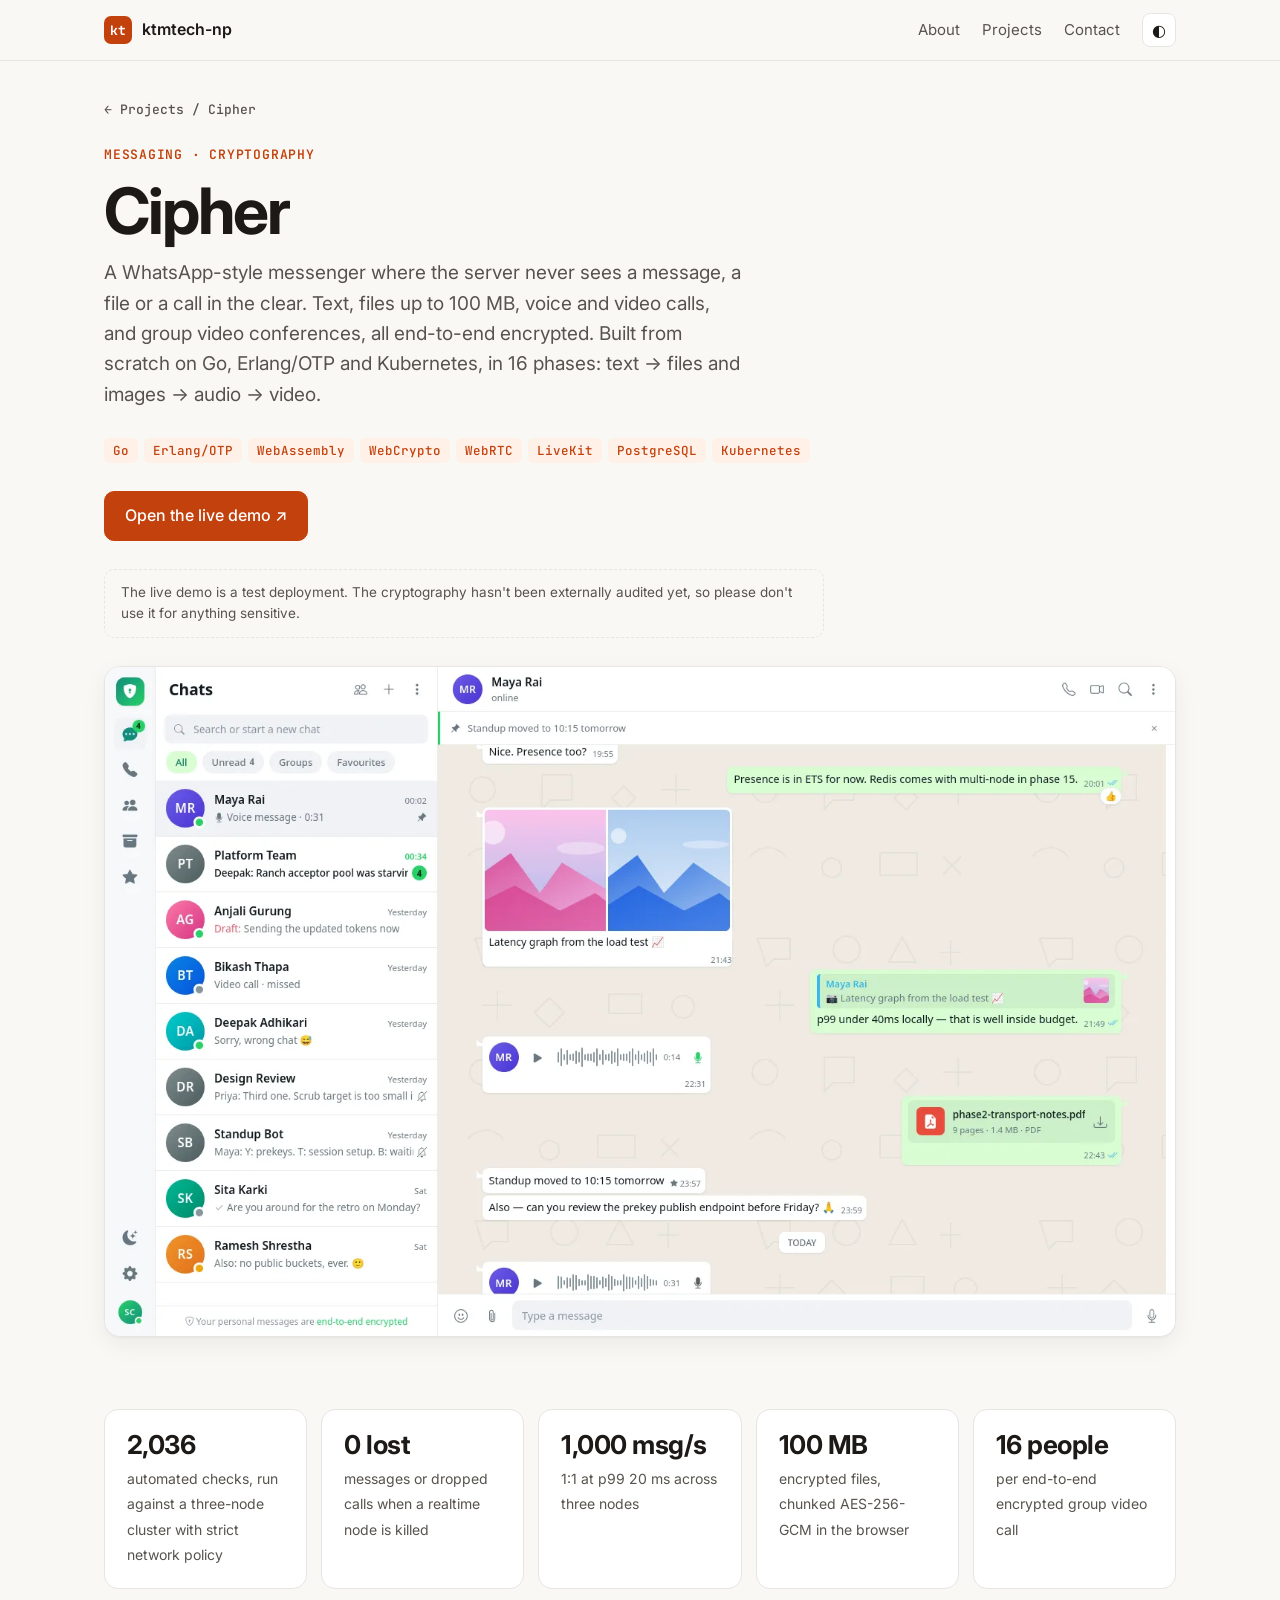
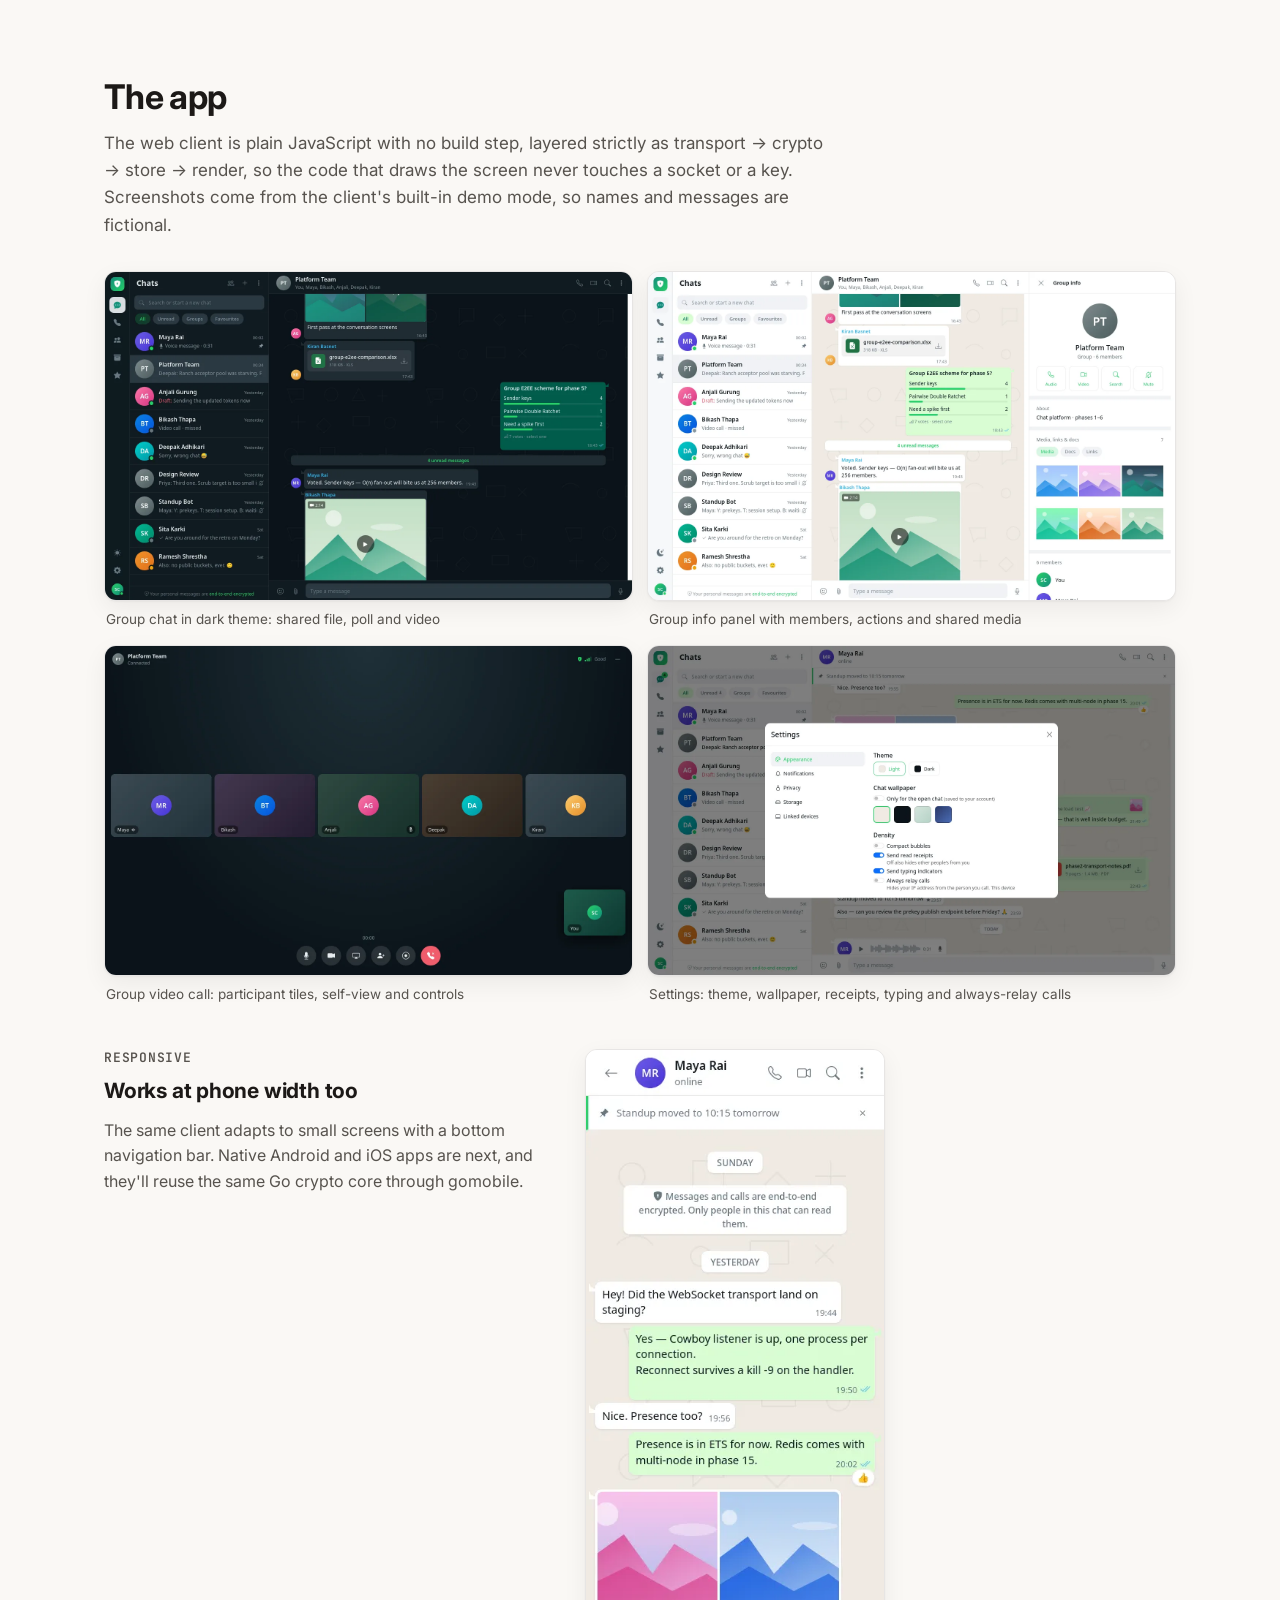
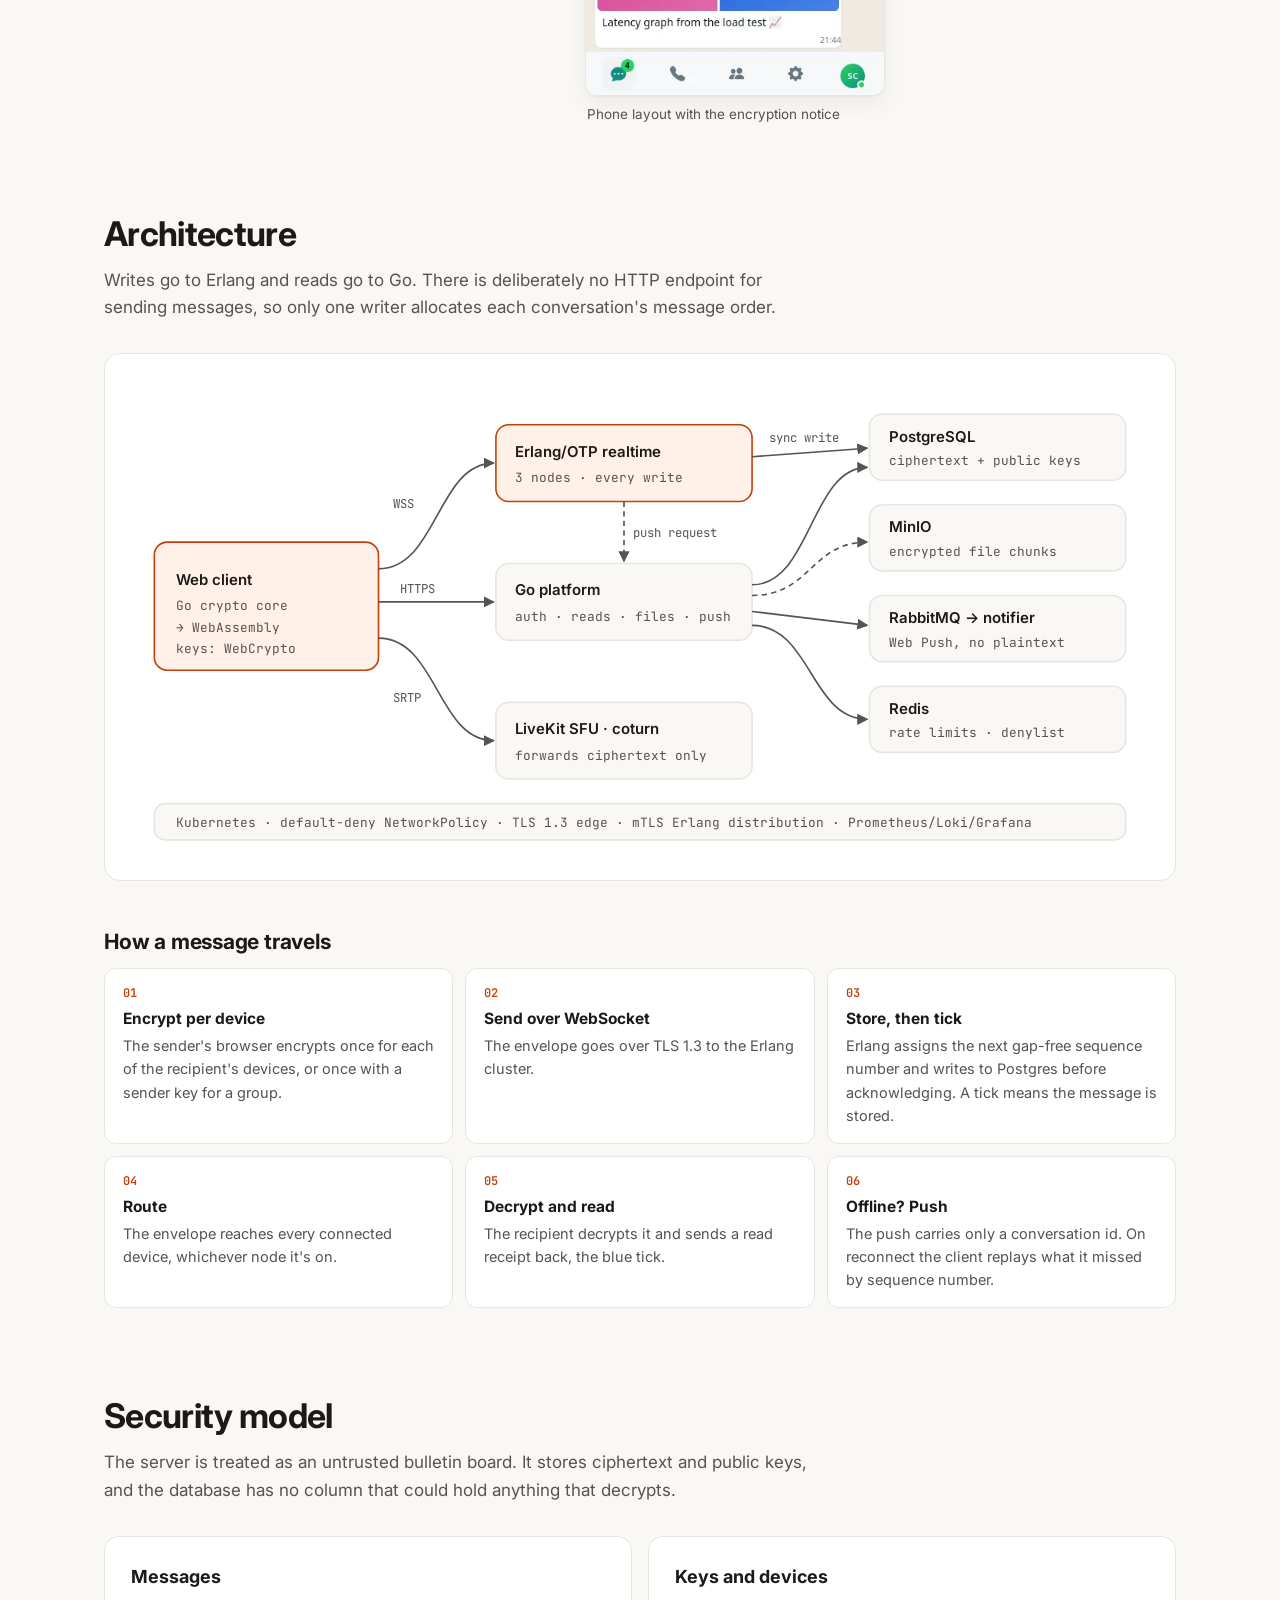
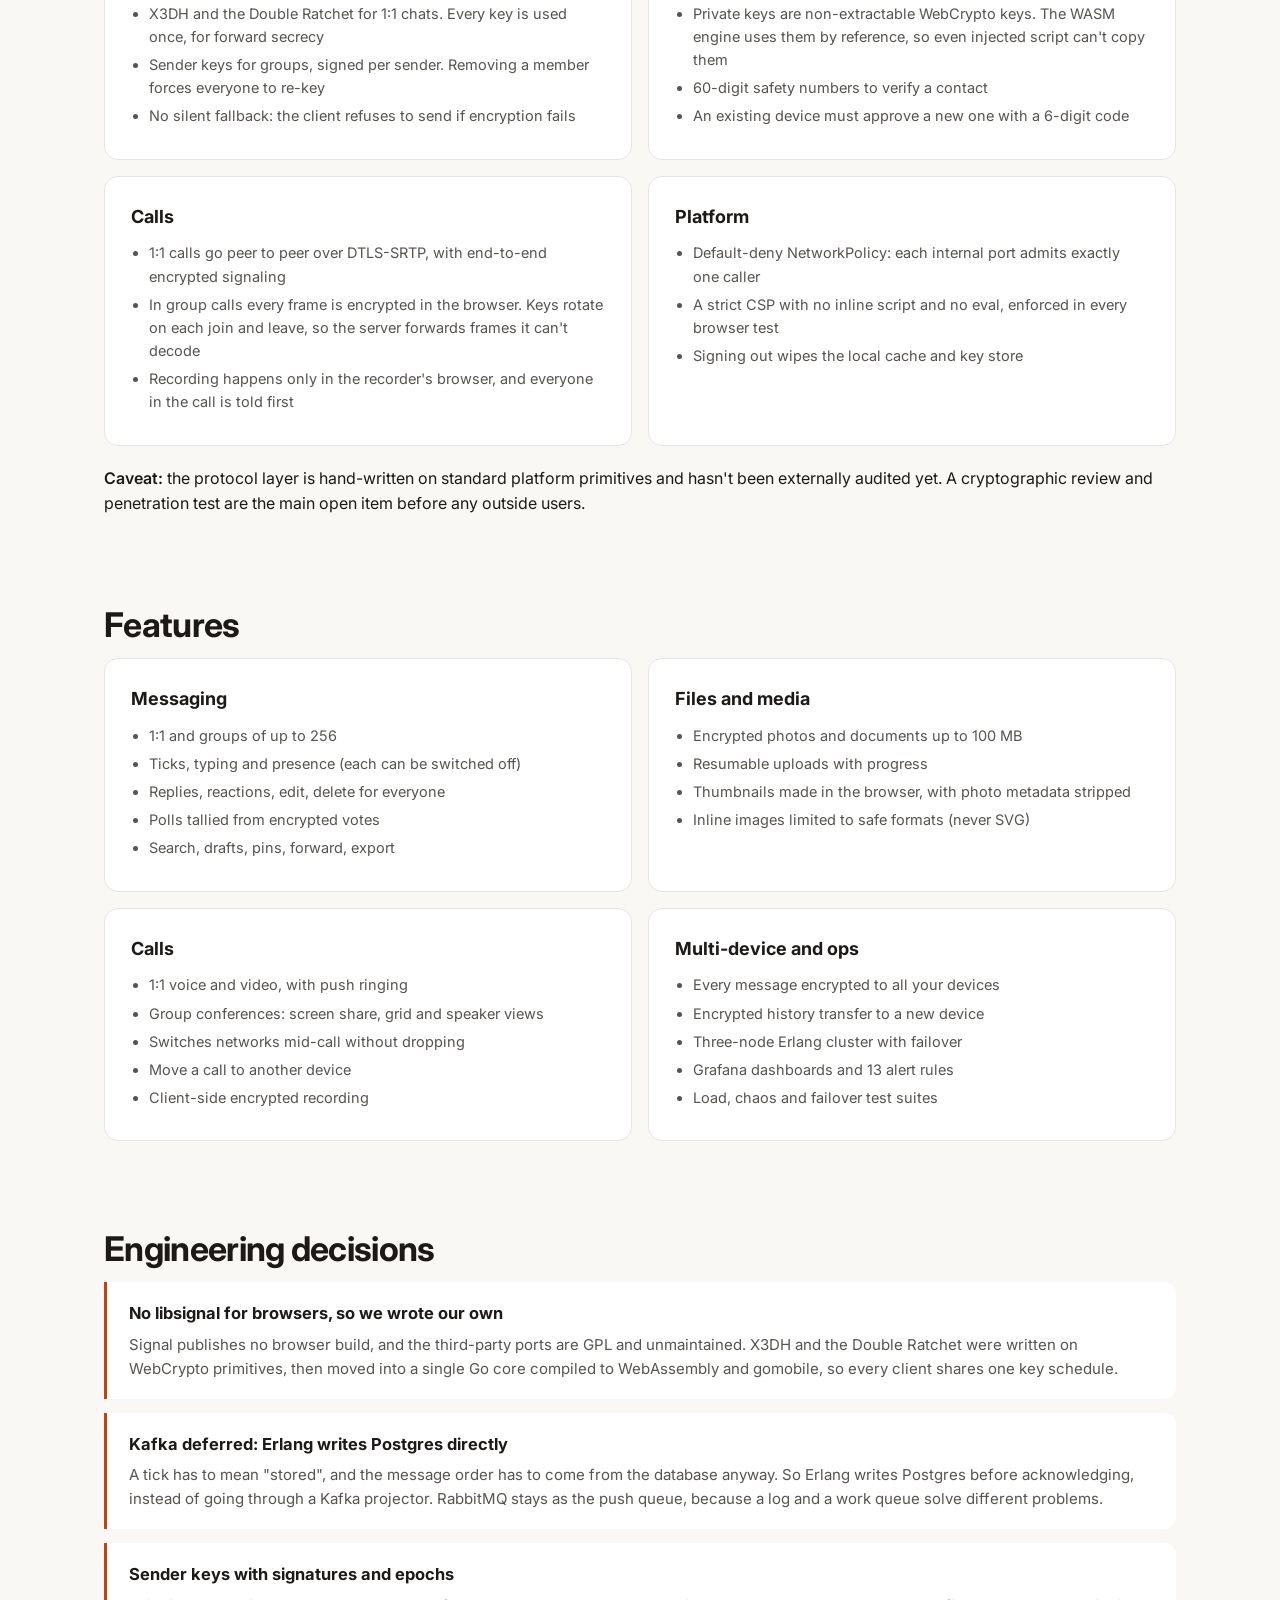
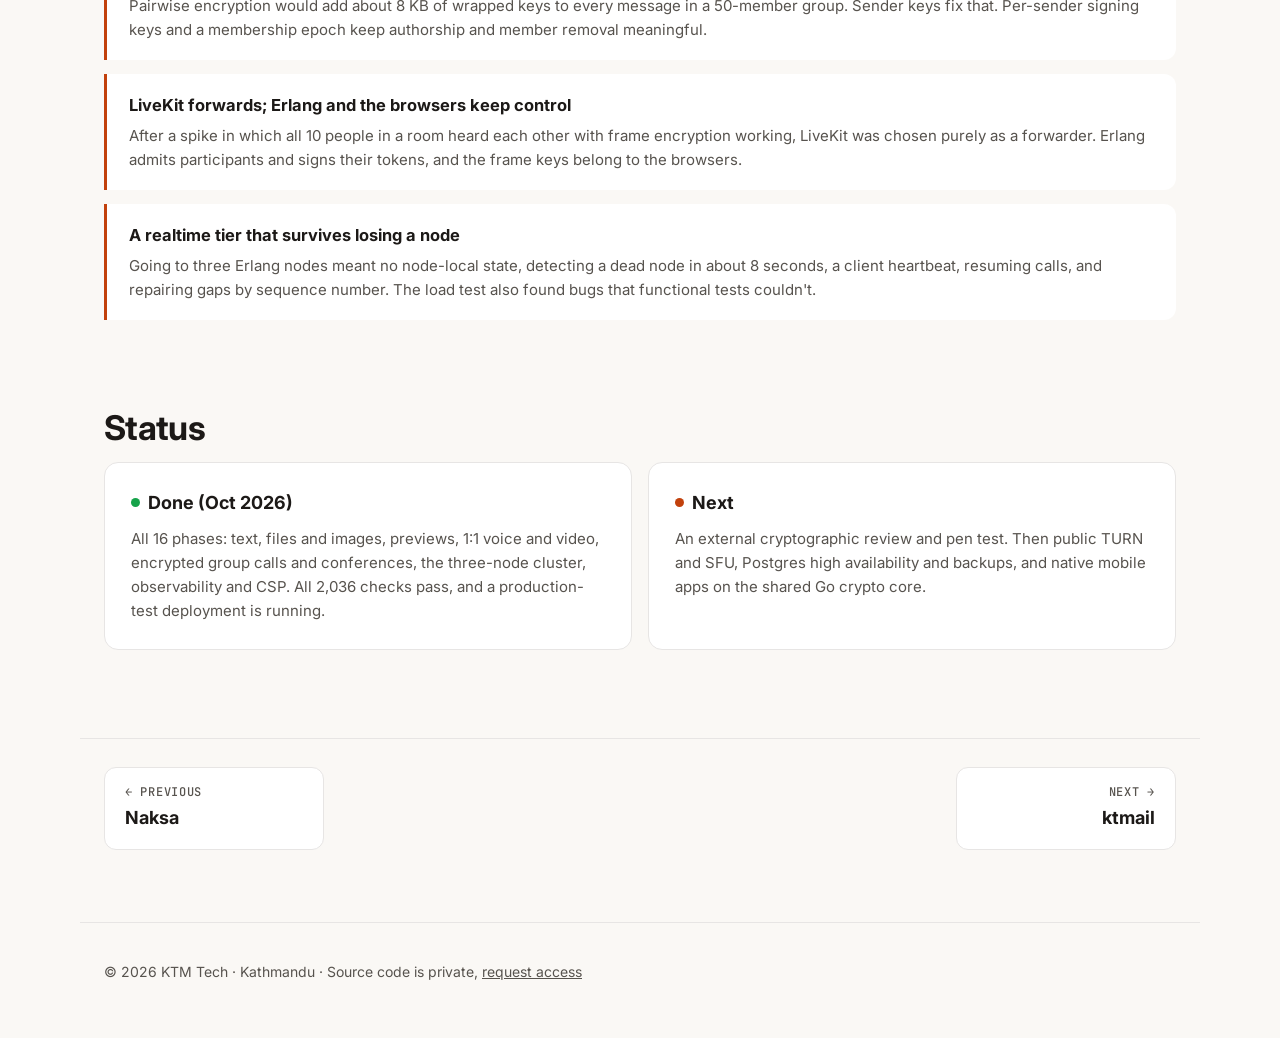
==== commit adc1580c: "Add live demo links for Naksa (all six apps) and Cipher Co-Authored-By: Claude Opus 5.5 <noreply@ant" ====
--- a/cipher.html
+++ b/cipher.html
@@ -40,6 +40,8 @@
         text → files and images → audio → video.
       </p>
       <ul class="tags"><li>Go</li><li>Erlang/OTP</li><li>WebAssembly</li><li>WebCrypto</li><li>WebRTC</li><li>LiveKit</li><li>PostgreSQL</li><li>Kubernetes</li></ul>
+      <div class="cta" style="margin-bottom:28px"><a class="btn primary" href="https://chat.himalcloud.com" target="_blank" rel="noopener">Open the live demo ↗</a></div>
+      <p class="note" style="max-width:720px">The live demo is a test deployment. The cryptography hasn't been externally audited yet, so please don't use it for anything sensitive.</p>
       <figure class="p-cover"><img src="assets/img/cipher/conversation.webp" alt="Cipher web client: chat list on the left, a conversation showing a two-photo message, a reply quote, voice notes, a PDF attachment and blue read ticks"></figure>
     </section>
 
--- a/project.css
+++ b/project.css
@@ -120,3 +120,12 @@
 .app-intro { color: var(--muted); max-width: 760px; margin: 0 0 22px; }
 .note { font-size: 13.5px; color: var(--muted); border: 1px dashed var(--line); border-radius: 10px; padding: 12px 16px; margin: 0 0 28px; }
 @media (max-width: 520px) { .fact strong { font-size: 21px; } .fact { padding: 16px; } }
+
+.demo-grid { display: grid; grid-template-columns: repeat(3, 1fr); gap: 14px; }
+.demo-card { display: flex; flex-direction: column; gap: 4px; padding: 18px 20px; background: var(--surface); border: 1px solid var(--line); border-radius: 14px; text-decoration: none; transition: border-color .15s, transform .15s; }
+.demo-card:hover { border-color: var(--accent); transform: translateY(-1px); }
+.demo-card .demo-host { font: 500 12px "JetBrains Mono", monospace; color: var(--accent); word-break: break-all; }
+.demo-card strong { font-size: 17px; }
+.demo-card span:last-child { font-size: 14px; color: var(--muted); }
+@media (max-width: 860px) { .demo-grid { grid-template-columns: repeat(2, 1fr); } }
+@media (max-width: 520px) { .demo-grid { grid-template-columns: 1fr; } }
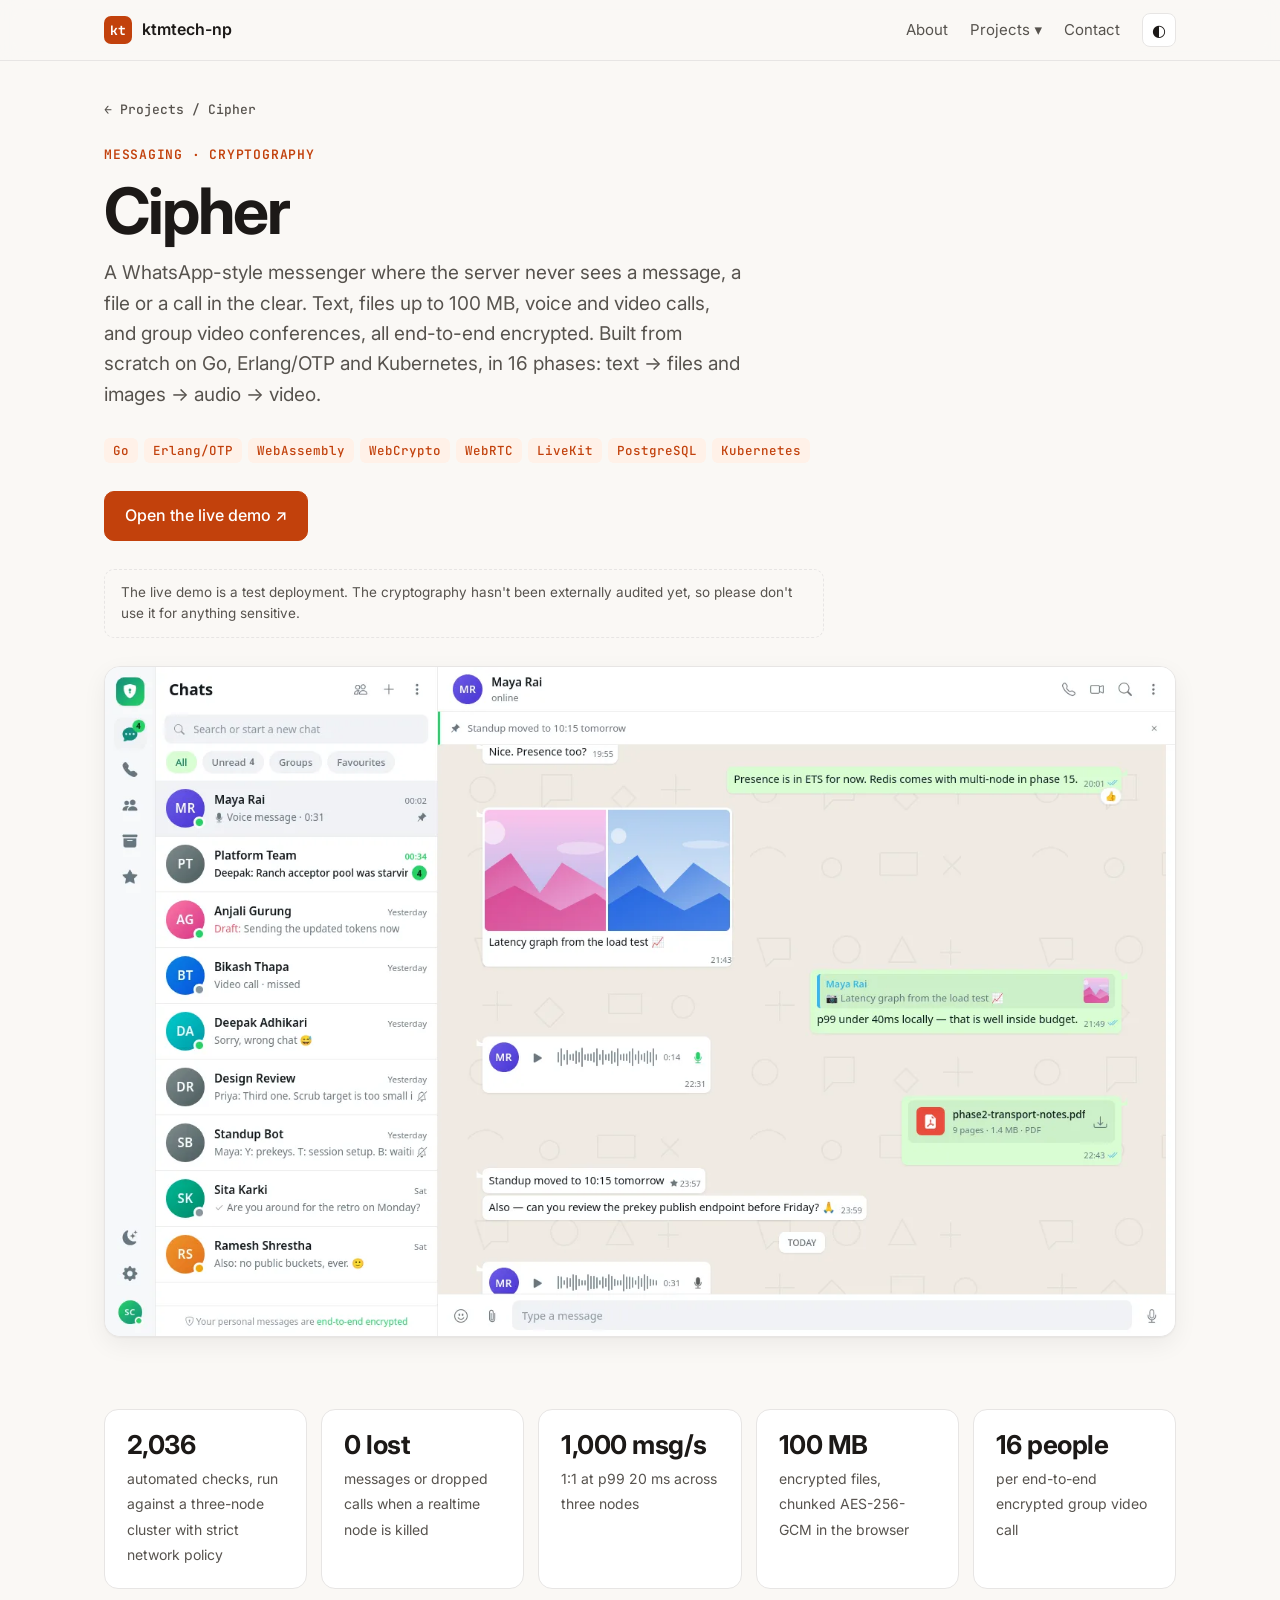
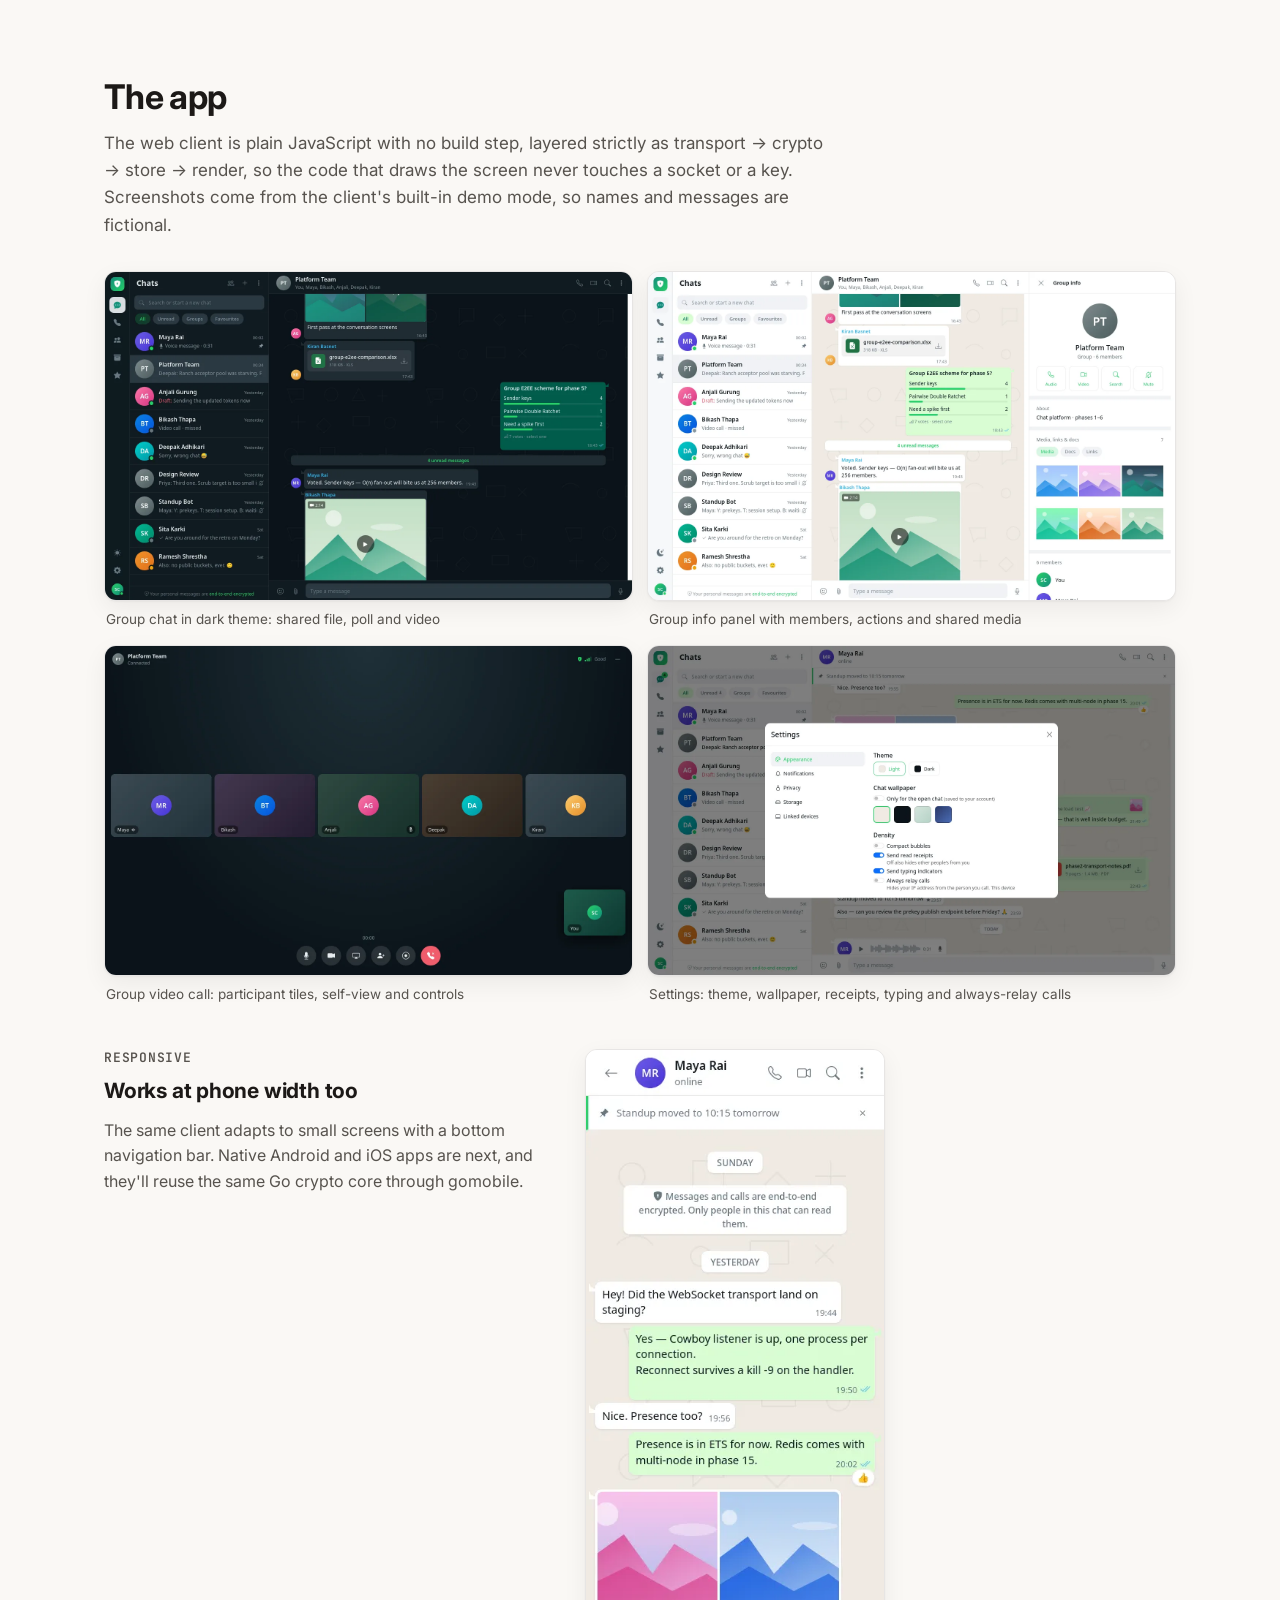
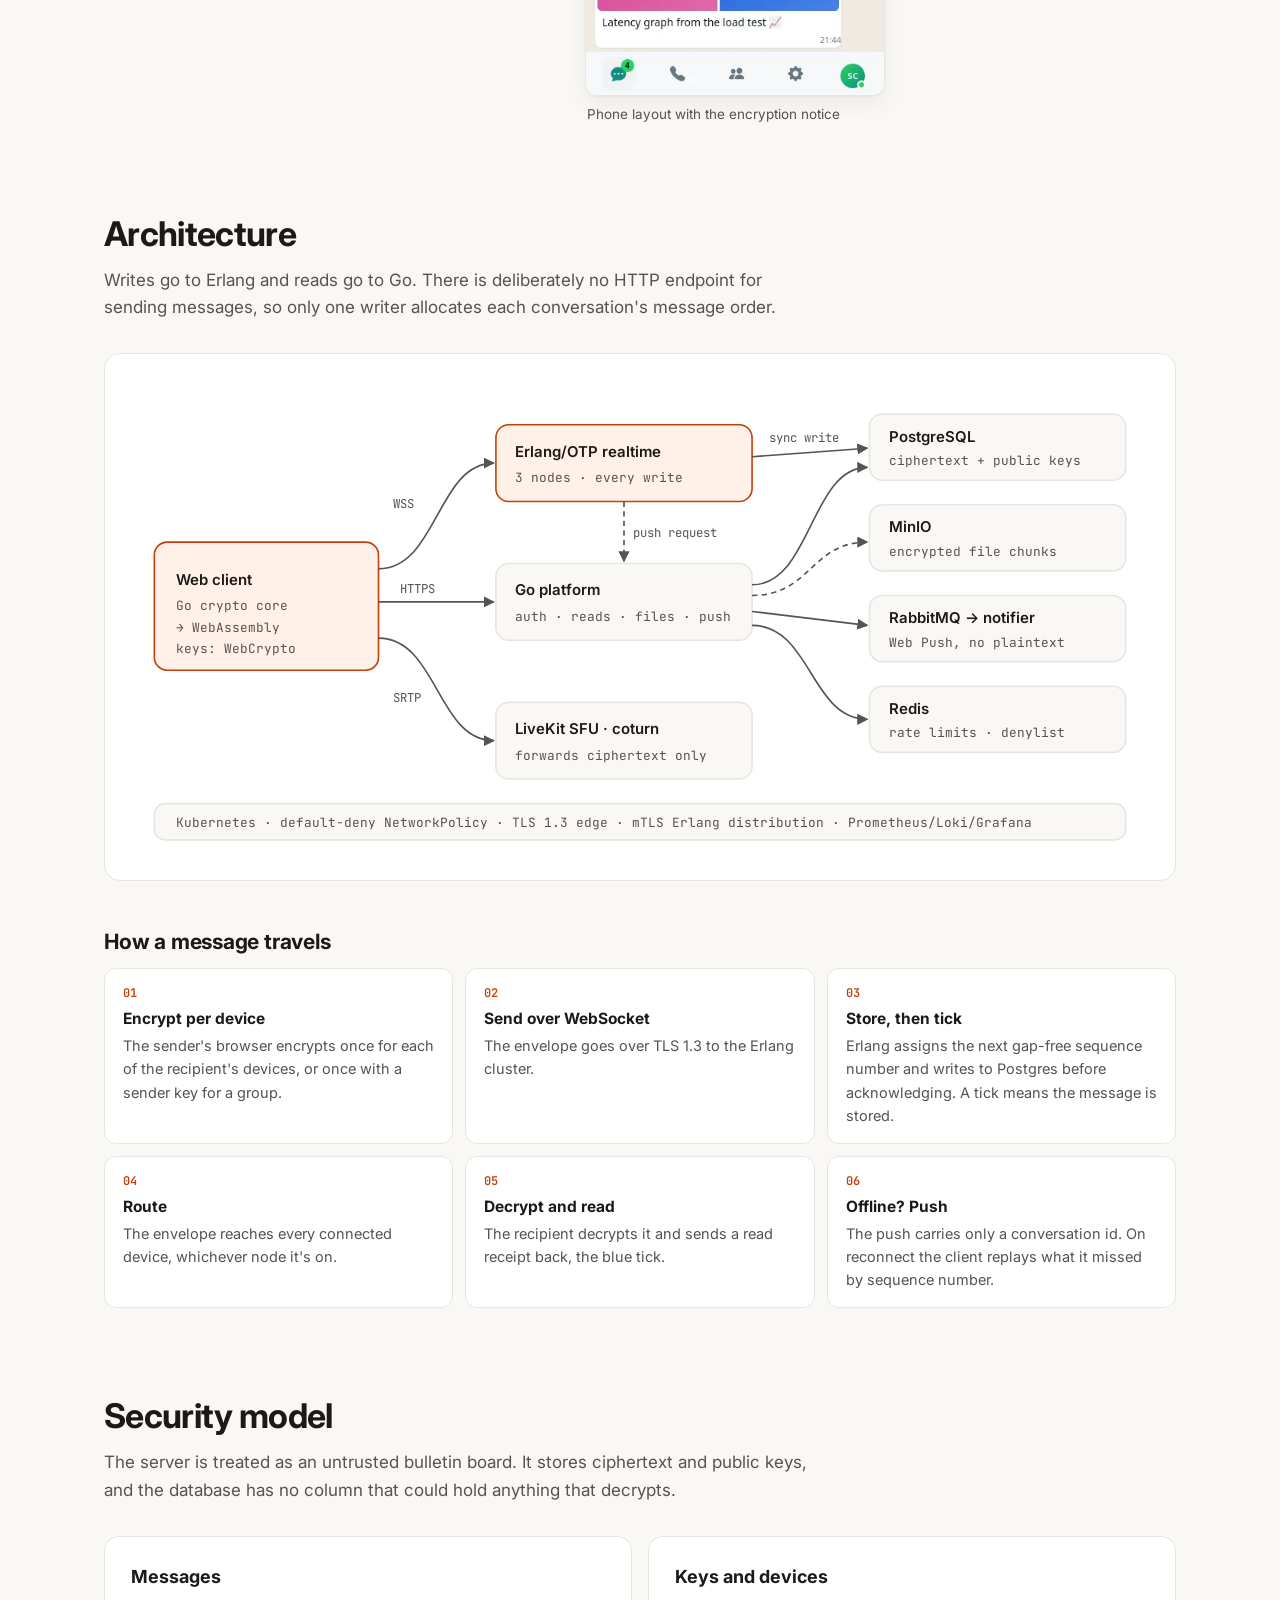
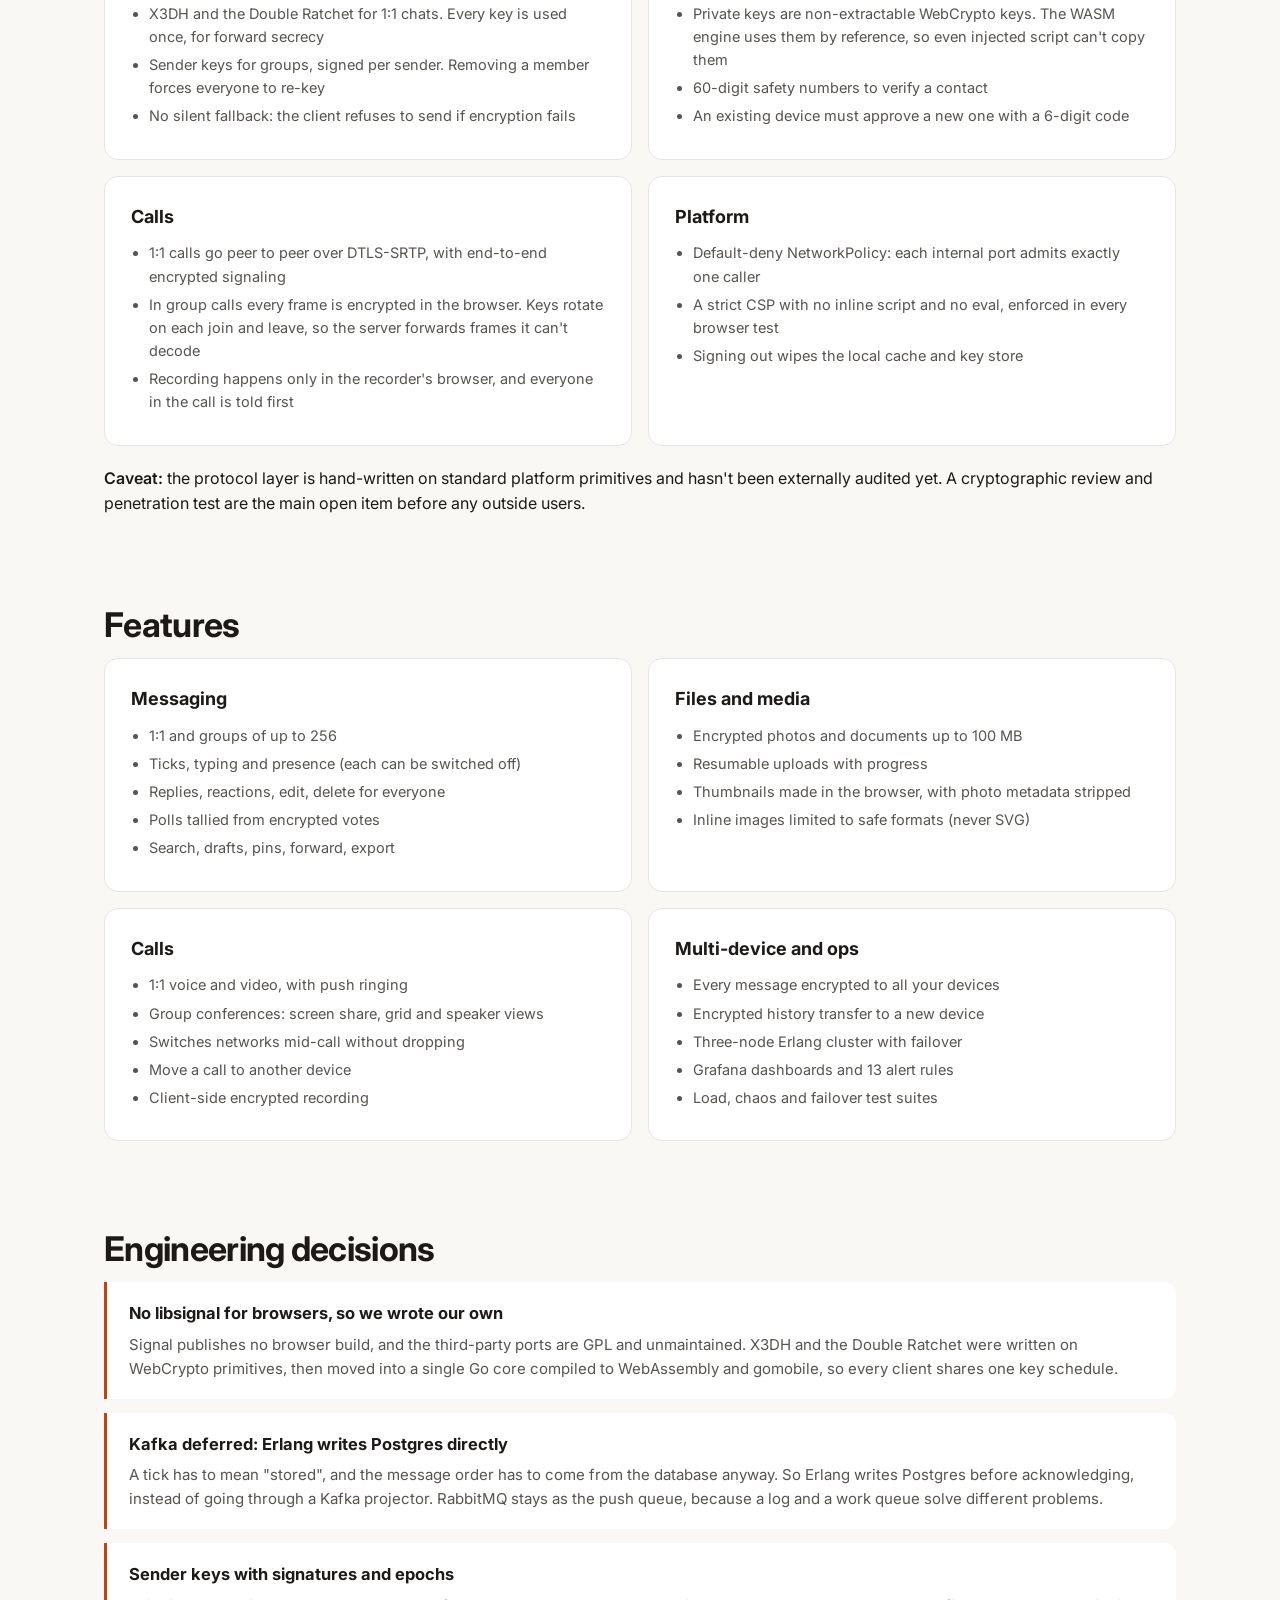
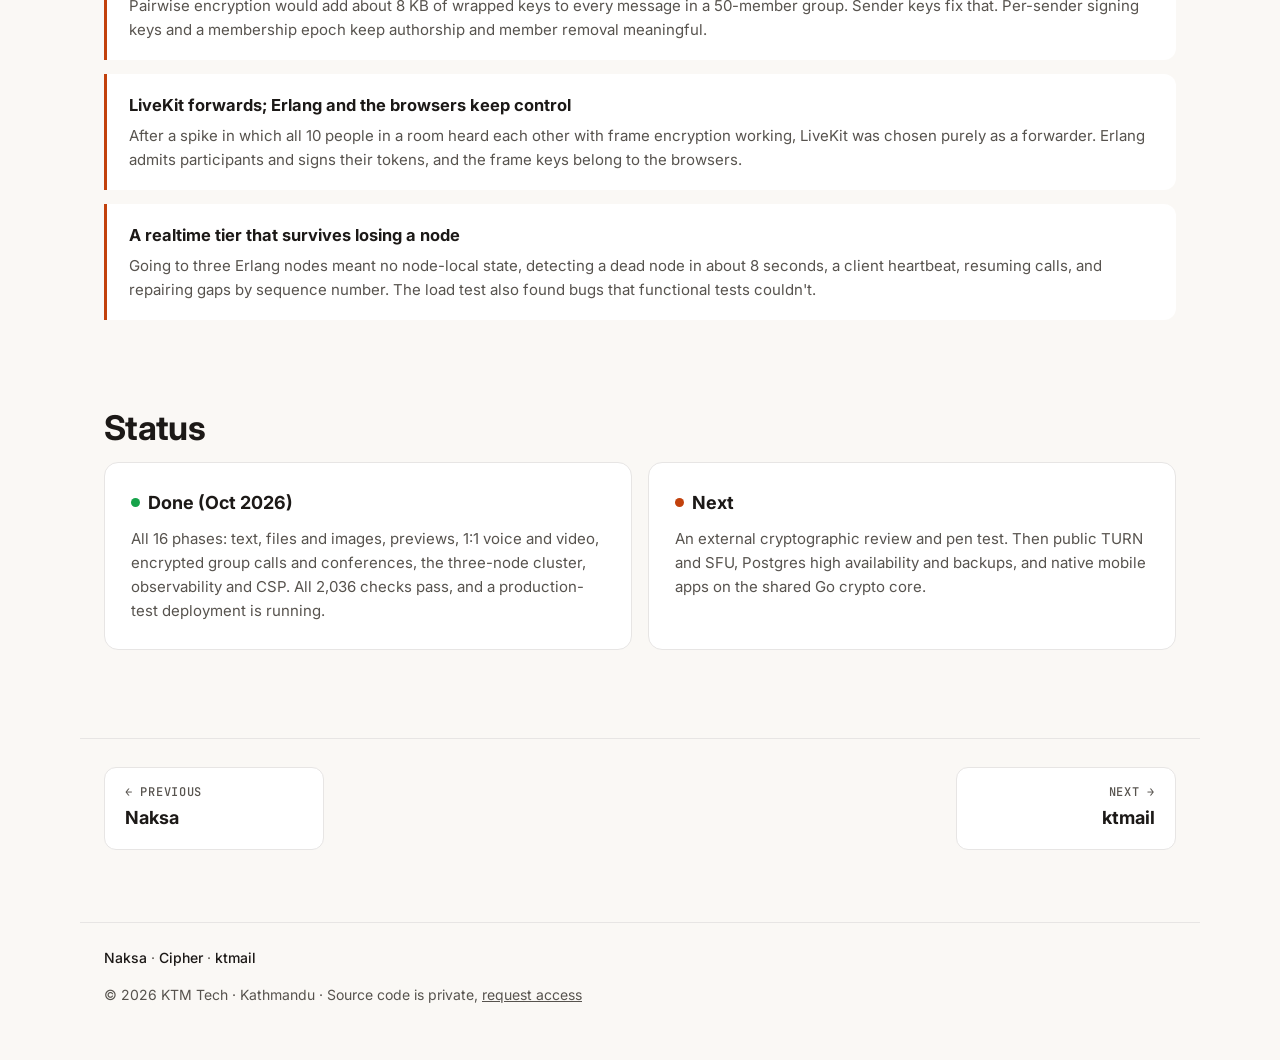
==== commit f1ac652a: "Add direct project links: nav menu, hero cards and footer Co-Authored-By: Claude Opus 5.5 <noreply@a" ====
--- a/cipher.html
+++ b/cipher.html
@@ -20,7 +20,14 @@
       <a class="brand" href="./"><span class="logo">kt</span> ktmtech-np</a>
       <nav>
         <a href="./#about">About</a>
-        <a href="./#projects">Projects</a>
+        <div class="dd">
+          <a href="./#projects" aria-haspopup="true">Projects ▾</a>
+          <div class="dd-menu">
+            <a href="naksa.html"><strong>Naksa</strong><span>Nepal map &amp; land records</span></a>
+            <a href="cipher.html"><strong>Cipher</strong><span>Encrypted chat &amp; calls</span></a>
+            <a href="ktmail.html"><strong>ktmail</strong><span>Mail server in Rust</span></a>
+          </div>
+        </div>
         <a href="./#contact">Contact</a>
         <button id="theme" class="theme-btn" aria-label="Toggle dark mode">◐</button>
       </nav>
@@ -186,6 +193,7 @@
   </main>
 
   <footer class="wrap footer">
+    <p class="foot-links"><a href="naksa.html">Naksa</a> · <a href="cipher.html">Cipher</a> · <a href="ktmail.html">ktmail</a></p>
     <p>© <span id="year">2026</span> KTM Tech · Kathmandu · Source code is private, <a href="private.html?repo=chat-app">request access</a></p>
   </footer>
   <script src="site.js"></script>
--- a/style.css
+++ b/style.css
@@ -161,3 +161,33 @@
 .title-link:hover { color: var(--accent); }
 .project-media .shot img, .project-media .mock { cursor: pointer; }
 .project-media > a { display: block; }
+
+/* projects dropdown in the nav */
+.dd { position: relative; }
+.dd > a { color: var(--muted); text-decoration: none; font-size: 15px; }
+.dd-menu { position: absolute; right: -12px; top: 100%; padding-top: 12px; display: none; min-width: 250px; }
+.dd-menu::before { content: ""; position: absolute; inset: 12px 0 0; background: var(--surface); border: 1px solid var(--line); border-radius: 12px; box-shadow: var(--shadow); z-index: -1; }
+.dd:hover .dd-menu, .dd:focus-within .dd-menu { display: block; }
+.dd-menu { z-index: 20; }
+.dd-menu a { display: flex; flex-direction: column; padding: 10px 16px; border-radius: 8px; margin: 4px; }
+.dd-menu a:hover { background: var(--accent-soft); }
+.dd-menu a strong { color: var(--text); font-size: 15px; }
+.dd-menu a span { font-size: 13px; color: var(--muted); }
+
+/* project quick links in the hero */
+.quick { display: grid; grid-template-columns: repeat(3, 1fr); gap: 14px; margin-top: 48px; }
+.quick a { display: flex; flex-direction: column; text-decoration: none; background: var(--surface); border: 1px solid var(--line); border-radius: 14px; overflow: hidden; transition: border-color .15s, transform .15s; }
+.quick a:hover { border-color: var(--accent); transform: translateY(-2px); }
+.quick img { aspect-ratio: 16/8; object-fit: cover; object-position: top left; width: 100%; border-bottom: 1px solid var(--line); }
+.quick span { display: flex; flex-direction: column; padding: 12px 16px; }
+.quick small { font: 500 11.5px "JetBrains Mono", monospace; color: var(--muted); text-transform: uppercase; letter-spacing: .06em; }
+.quick strong { font-size: 17px; }
+.foot-links { margin: 0 0 6px; }
+.foot-links a { color: var(--text); text-decoration: none; font-weight: 500; }
+.foot-links a:hover { color: var(--accent); }
+@media (max-width: 520px) {
+  .dd { display: none; }
+  .quick { grid-template-columns: 1fr; }
+  .quick a { flex-direction: row; align-items: center; }
+  .quick img { width: 110px; aspect-ratio: 4/3; border-bottom: 0; border-right: 1px solid var(--line); }
+}
